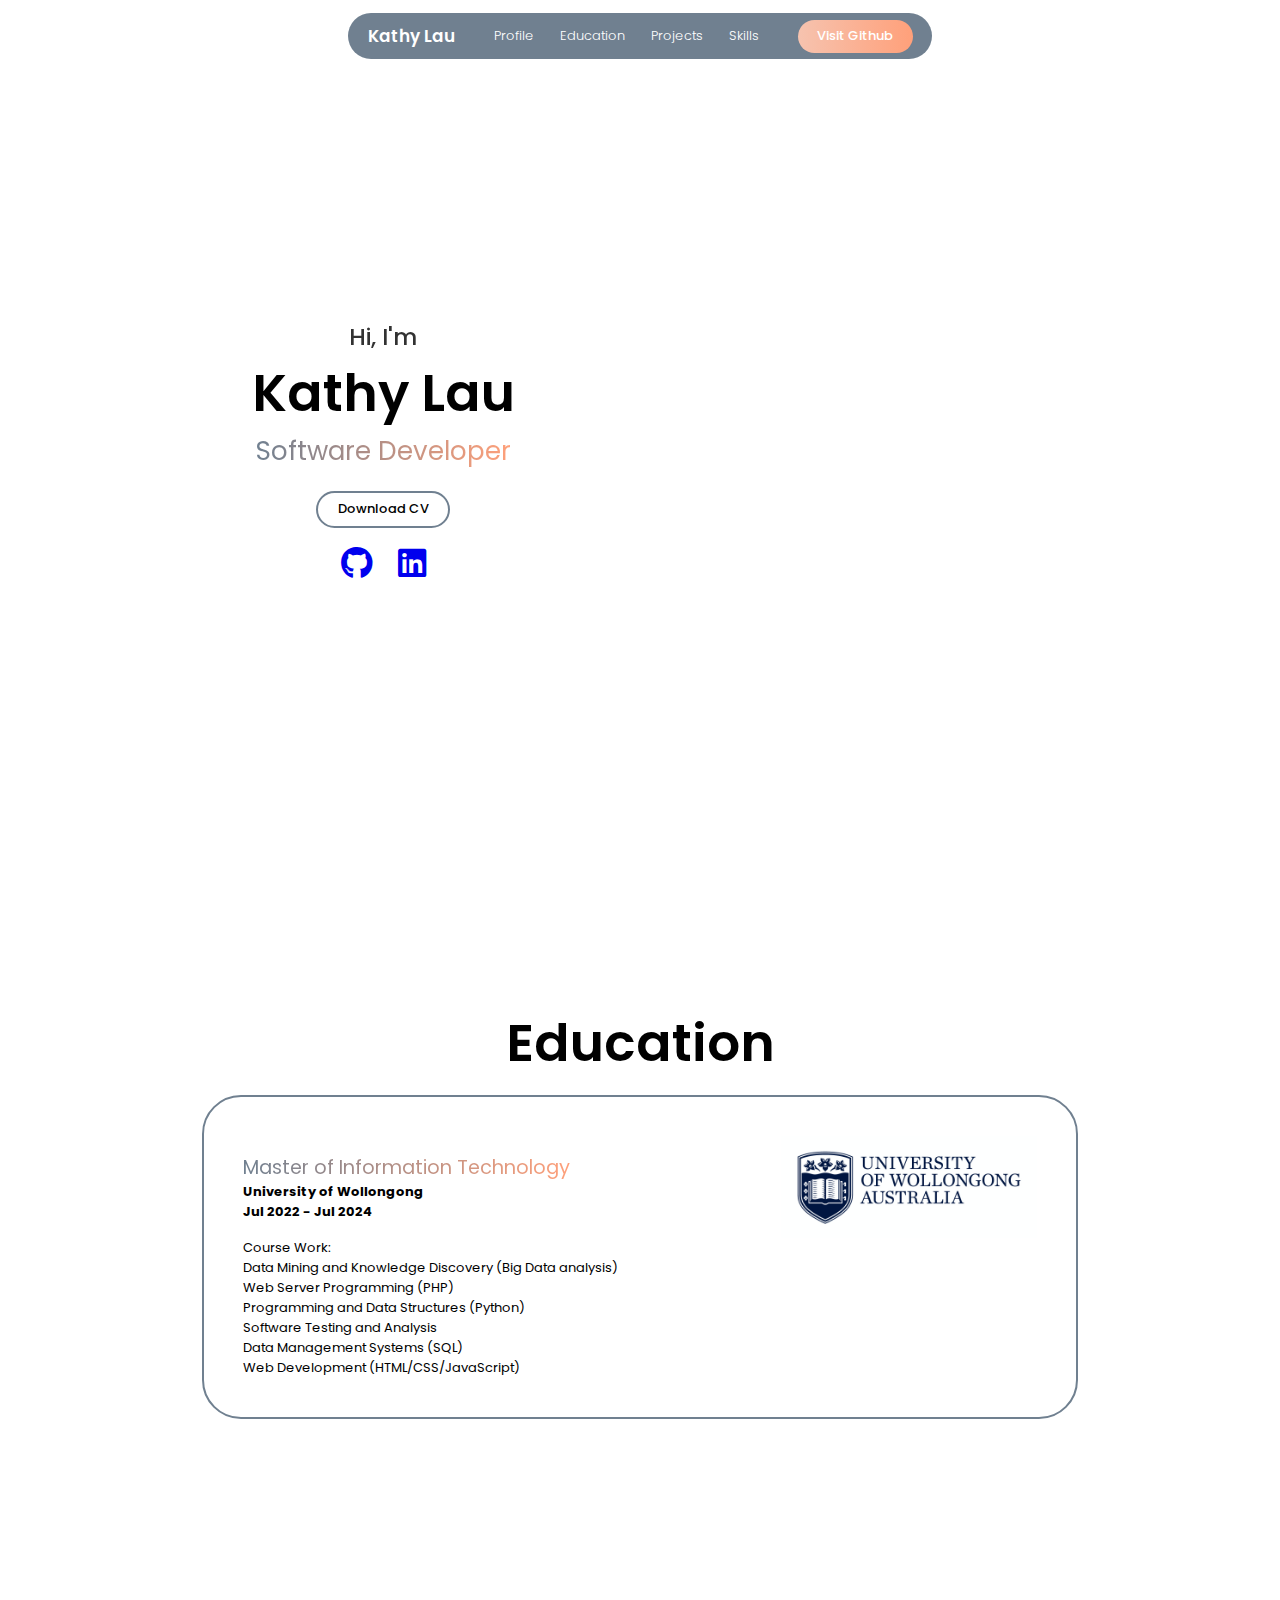
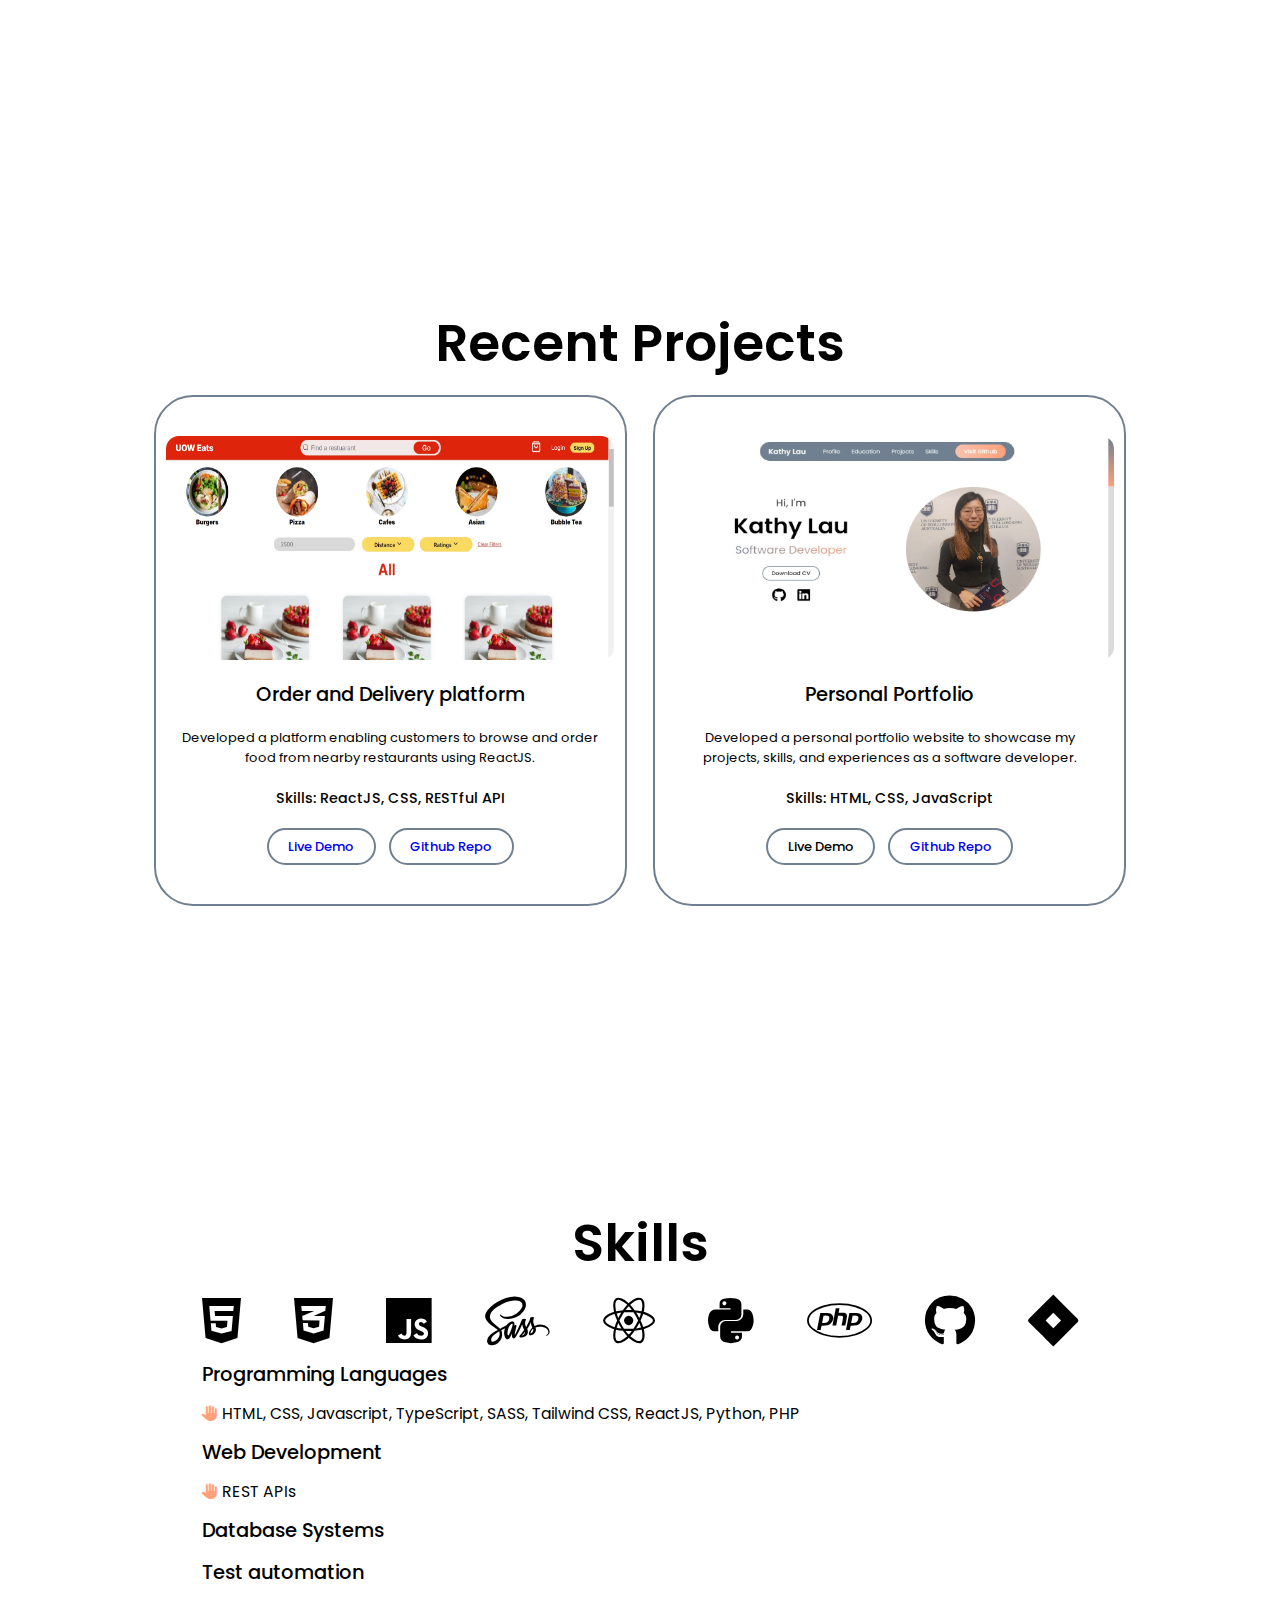
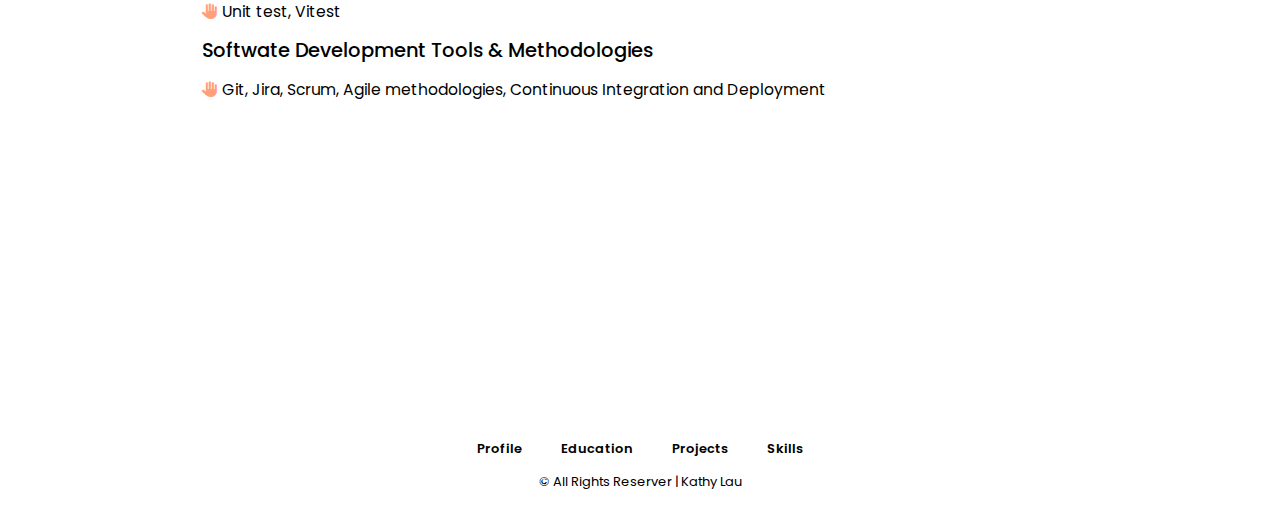
==== index.html @ 6f2548cc "removing docs and src folder" ====
<!DOCTYPE html>
<html lang="en">
<head>
  <meta charset="UTF-8">
  <meta name="viewport" content="width=device-width, initial-scale=1.0">
  <title>Portfolio</title>
  <link rel="stylesheet" href="style.css">
  <link rel="stylesheet" href="https://cdnjs.cloudflare.com/ajax/libs/font-awesome/6.6.0/css/all.min.css">
  <link rel="preconnect" href="https://fonts.googleapis.com">
  <link rel="preconnect" href="https://fonts.gstatic.com" crossorigin>
  <link href="https://fonts.googleapis.com/css2?family=Poppins:ital,wght@0,100;0,200;0,300;0,400;0,500;0,600;0,700;0,800;0,900;1,100;1,200;1,300;1,400;1,500;1,600;1,700;1,800;1,900&display=swap" rel="stylesheet">
</head>
<body>
  <header class="header flex">
    <a href="#" class="logo"><span>Kathy Lau</span></a>
    
    <ul class="nav-links flex">
      <li>
        <a href="#profile">Profile</a>
      </li>
      <li>
        <a href="#education">Education</a>
      </li>
      <li>
        <a href="#project">Projects</a>
      </li>
      <li>
        <a href="#skills">Skills</a>
      </li>
    </ul>
    
    <i class="fa-solid fa-bars" id="hambuger-icon"></i>

    <a href="https://github.com/wyl987">
      <button class="git-btn">Visit Github</button>
    </a>

  </header>
  
  <section id="profile" class="profile flex">

    <div class="profile-container flex">

      <div class="profile-content flex">

        <div class="name">
          <h3>Hi, I'm</h3>
          <h1>Kathy Lau</h1>
          <span>Software Developer</span>
        </div>

        <div class="btn-container flex">
          <div class="btn">Download CV</div>
        </div>

        <div class="socials flex">
          <a href="https://github.com/wyl987">
            <i class="fa-brands fa-github"></i>
          </a>
          <a href="https://www.linkedin.com/in/kathy-lau-083927110/">
            <i class="fa-brands fa-linkedin"></i>
          </a>
        </div>
      </div>

      <div class="img-container">
        <img src="img/profile_pic.jpg" alt="profile picture">
      </div>

    </div>
  </section>

  <section id="education" class="education">

    <h2 class="section-title">Education</h2>

    <div class="education-content flex">

      <!-- <div class="education-card flex"> -->

        <div class="university-info flex">

          <div class="university-info-text flex">
            <p>Master of Information Technology</p>
            <h3>University of Wollongong</h3>
            <h3>Jul 2022 - Jul 2024</h3>
          </div>

          <div class="img-container">
            <img src="img/uow_img.png" alt="University of Wollongong">
          </div>
          
        </div>
        <p>Course Work:</p>
        <p>Data Mining and Knowledge Discovery (Big Data analysis)</p>
        <p>Web Server Programming (PHP)</p>
        <p>Programming and Data Structures (Python)</p>
        <p>Software Testing and Analysis</p>
        <p>Data Management Systems (SQL)</p>
        <p>Web Development (HTML/CSS/JavaScript)</p>
      <!-- </div> -->
    </div>
  </section>

  <section id="project" class="project">

    <h2 class="section-title">Recent Projects</h2>

    <div class="project-grid">

      <div class="project-card flex">

        <img src="img/project-1.jpg" alt="Project 1">

        <h3>Order and Delivery platform</h3>

        <p>
          Developed a platform enabling customers to browse and order food from nearby restaurants using ReactJS.
        </p>

        <p>
          Skills: ReactJS, CSS, RESTful API
        </p>

        <div class="btn-container flex">
          <a href="https://food-order-and-deliver-app.vercel.app/"><div class="btn">Live Demo</div></a>
          <a href="https://github.com/erixnL/food-order-and-deliver-app"><div class="btn">Github Repo</div></a>
        </div>
        
      </div>

      <div class="project-card flex">

        <img src="img/project-2.jpg" alt="Project 1">

        <h3>Personal Portfolio</h3>

        <p>
          Developed a personal portfolio website to showcase my projects, skills, and experiences as a software developer. 
        </p>
        <p>
          Skills: HTML, CSS, JavaScript
        </p>

        <div class="btn-container flex">
          <div class="btn">Live Demo</div>
          <a href="https://github.com/wyl987/portfolio"><div class="btn">Github Repo</div></a>
        </div>

      </div>

    </div>
  </section>
  
  <section id="skills" class="skills">

    <h2 class="section-title">Skills</h2>
    
    <div class="skills-container flex">
      <div class="icon-container flex">
        <i class="fa-brands fa-html5"></i>
        <i class="fa-brands fa-css3-alt"></i>
        <i class="fa-brands fa-js"></i>
        <i class="fa-brands fa-sass"></i>
        <i class="fa-brands fa-react"></i>
        <i class="fa-brands fa-python"></i>
        <i class="fa-brands fa-php"></i>
        <i class="fa-brands fa-github"></i>
        <i class="fa-brands fa-jira"></i>
      </div>

      <p>Programming Languages</p>
      <span><i class="fa-solid fa-hand"></i> HTML, CSS, Javascript, TypeScript, SASS, Tailwind CSS, ReactJS, Python, PHP</span>

      <p>Web Development</p>
      <span><i class="fa-solid fa-hand"></i> REST APIs</span>

      <p>Database Systems</p>

      <p>Test automation</p>
      <span>
        <i class="fa-solid fa-hand"></i> Unit test, Vitest</span>

      <p>Softwate Development Tools & Methodologies</p>
      <span> <i class="fa-solid fa-hand"></i>
        Git, Jira, Scrum, Agile methodologies, Continuous Integration and Deployment 
      </span>

    </div>

  </section>

  <footer class="flex">
    <ul class="flex">
      <li>
        <a href="#profile">Profile</a>
      </li>
      <li>
        <a href="#education">Education</a>
      </li>
      <li>
        <a href="#project">Projects</a>
      </li>
      <li>
        <a href="#skills">Skills</a>
      </li>
    </ul>

    <p class="copyright">© All Rights Reserver | Kathy Lau</p>
  </footer>

  <script src="script.js"></script>
</body>
</html>
---- style.css ----
* {
  margin:0;
  padding:0;
  box-sizing: border-box;
  font-family: 'Poppins';
  text-decoration: none;
  scroll-behavior: smooth;
  list-style: none;
  font-size: 13px;
}

.flex {
  display: flex;
}

::-webkit-scrollbar{
  width: 15px;
}
::-webkit-scrollbar-track{
  background-color:rgb(219, 219, 219);
}
::-webkit-scrollbar-thumb{
  background: linear-gradient(to bottom, rgb(112,128,144), rgb(255,160,122))
}

header{
  position: fixed;
  top: 1rem;
  left: 50%;
  transform: translateX(-50%);
  /* width: min(60%, 60rem);
  margin: 0 auto; */
  background-color: rgba(112,128,144,1);
  backdrop-filter: blur(8px);
  color: white;
  align-items: center;
  justify-content: center;
  gap: 3rem;
  padding: 0.5rem 1.5rem;
  border-radius: 3rem;
  z-index:1000;
}

.logo {
  color: white;
  font-weight: 600;
  text-wrap: nowrap;
  transition: 0.3s ease-in-out;
}
.logo span {
  font-size: 1.3rem;
}
.logo:hover{
  transform: scale(1.15);
}
.nav-links{
  gap: 2rem;
}
li a{
  position: relative;
  color: white;
  font-size: 1rem;
  font-weight:300;
}
li a::before{
  position: absolute;
  content:"";
  width: 0;
  left: 0;
  height: 4px;
  top: 1.3rem;
  border-radius: 1rem;
  transition: 0.3s ease-in-out;
  background: linear-gradient(to right, rgb(246,195,175), rgb(255,160,122));
}

li a:hover::before {
  width: 100%;
}
.git-btn{
  padding: 0.5rem 1.5rem;
  border-radius: 3rem;
  border: none;
  font-weight:500;
  font-size: 1rem;
  color: white;
  cursor: pointer;
  text-wrap: nowrap;
  transiton: 0.3s ease-in-out;
  background: linear-gradient(to right, rgb(246,195,175), rgb(255,160,122));
}
.git-btn:hover {
  background: linear-gradient(to right, rgb(255,160,122), rgb(246,195,175));
  transform: scale(1.03);
}
#hambuger-icon{
  font-size: 2rem;
  display: none;
}

section{
  min-height: 100vh;
  width: 100%;
  padding: 8rem 12%;
  position: relative;
  /* scroll-margin: -0.5rem; */
}

.profile{
  align-items: center;
  justify-content: center;
}

.profile-container {
  align-items: center;
  justify-content: center;
  gap: 10rem;
}
.profile-container .img-container {
  width: 30vw;
  height: 30vw;
  border-radius: 50%;
  overflow: hidden;
}
.profile-container .img-container img {
  width: 100%;
  height: 100%;
  object-fit: cover;
  object-position: 50% 30%;
}
.profile-content{
  flex-direction: column;
  text-align: center;
  align-items: center;
  justify-content: center;
  gap: 1.5rem;
}
.name h3{
  font-size: 1.8rem;
  font-weight: 500;
  opacity: 0.8;
}
.name h1{
  font-size: 4rem;
  font-weight: 600;
  text-wrap: nowrap;
}
.name span{
  background:linear-gradient(to right, rgb(112,128,144), rgb(255,160,122));
  background-clip: text;
  color: transparent;
  font-size: 2rem;
}
.btn-container{
  gap: 1rem;
}
.btn{
  border: 2px solid rgb(112,128,144);
  border-radius: 3rem;
  padding: 0.5rem 1.5rem;
  text-wrap: nowrap;
  cursor: pointer;
  font-weight: 500;
  transition: 0.2s ease-in-out;
}
.btn:hover{
  background: rgb(112,128,144);
  color: white;
}
.socials{
  gap: 2rem;
}
.socials a {
  text-decoration: none;
}
.socials a:visited, .socials a:hover, .socials a:active {
  color: inherit; 
}
.socials i{
  font-size: 2.5rem;
  cursor: pointer;
  transition: 0.2s ease-in-out;
}
.socials i:hover{
  transform: scale(1.1);
}
.section-title {
  text-align: center;
  font-size: 4rem;
  font-weight: 600;
  margin-bottom: 1rem;
}
.education-content{
  margin: 0 auto;
  flex-direction: column;
  align-items: start;
  justify-content: center;
  width: 90%;
  border: 2px solid rgb(112,128,144);
  border-radius: 3rem;
  padding: 3rem;
}
/* .education-card{
  flex-direction: column;
  align-items: start;
  justify-content: center;
  border: 1px solid;
} */
.university-info {
  width: 100%; 
  justify-content: space-between; 
  align-items: center;
  gap: 2rem;
}
.university-info .img-container {
  width: max(20vw, 15rem);
  height: max(8vw, 5rem);
  overflow: hidden;
}
.university-info .img-container img {
  width: 100%;
  height: 100%;
  transform: scale(1.5);
  object-fit: cover;
}
.university-info-text {
  flex-direction: column;
  align-items: start;
  justify-content: center;
  text-wrap: nowrap;
}
.university-info-text p{
  font-size: 1.5rem;
  background:linear-gradient(to right, rgb(112,128,144), rgb(255,160,122)); 
  background-clip: text;
  color: transparent;
}
.project-grid{
  display: grid;
  grid-template-columns: repeat(auto-fit, minmax(300px, 1fr));
  gap: 2rem;
}
.project-card{
  padding: 3rem 2rem;
  flex-direction: column;
  align-items: center;
  height: 100%;
  justify-content: space-between;
  text-align: center;
  gap: 1.5rem;
  border: 2px solid rgb(112,128,144);
  border-radius: 3rem;
  cursor: pointer;
  transition: 0.2s ease-in-out;
}
.project-card:hover{
  background-color: rgb(112,128,144);
  color: white;
  transform: translateY(-10px)scale(1.02);
}
.project-card img{
  width: 35vw;
  aspect-ratio: 16 / 8;
  border-radius: 1rem;
}
.project-card:hover .btn{
  border: 2px solid white;
  color: white;
}
.project-card:hover .btn:hover{
  border: 2px solid white;
  background-color: white;
  color: black;
}
.project-card h3{
  font-size: 1.5rem;
  font-weight: 500;
}
.project-card p:nth-of-type(2){
  font-size: 1.1rem;
  font-weight: 500;
}
.skills-container{
  width: 90%;
  margin: 0 auto;
  flex-direction: column;
  justify-content: center;
  gap: 1rem;
}
.skills-container .icon-container{
  width: 100%;
  justify-content: space-between;

}
.skills-container .icon-container i{
  font-size: 4rem;
  transition: 0.2s ease-in-out;
}
.skills-container .icon-container i:hover{
  transform: scale(1.3);
  color: rgb(255,160,122);
}
.skills-container p{
  font-size: 1.5rem;
  font-weight: 500;
}
.skills-container span{
  font-size: 1.2rem;
}
.skills-container span i{
  font-size: 1.2rem;
  color: rgb(255,160,122);
}
footer{
  bottom:0;
  left: 0;
  height: 10rem;
  width: 100%;
  flex-direction: column;
  gap: 1rem;
  justify-content: center;
  align-items: center;
}
footer ul{
  align-item: center;
  gap: 3rem;
}
footer ul li a{
  color: black;
  font-weight: 600;
}
.copyright{
  font-size: 300;
}
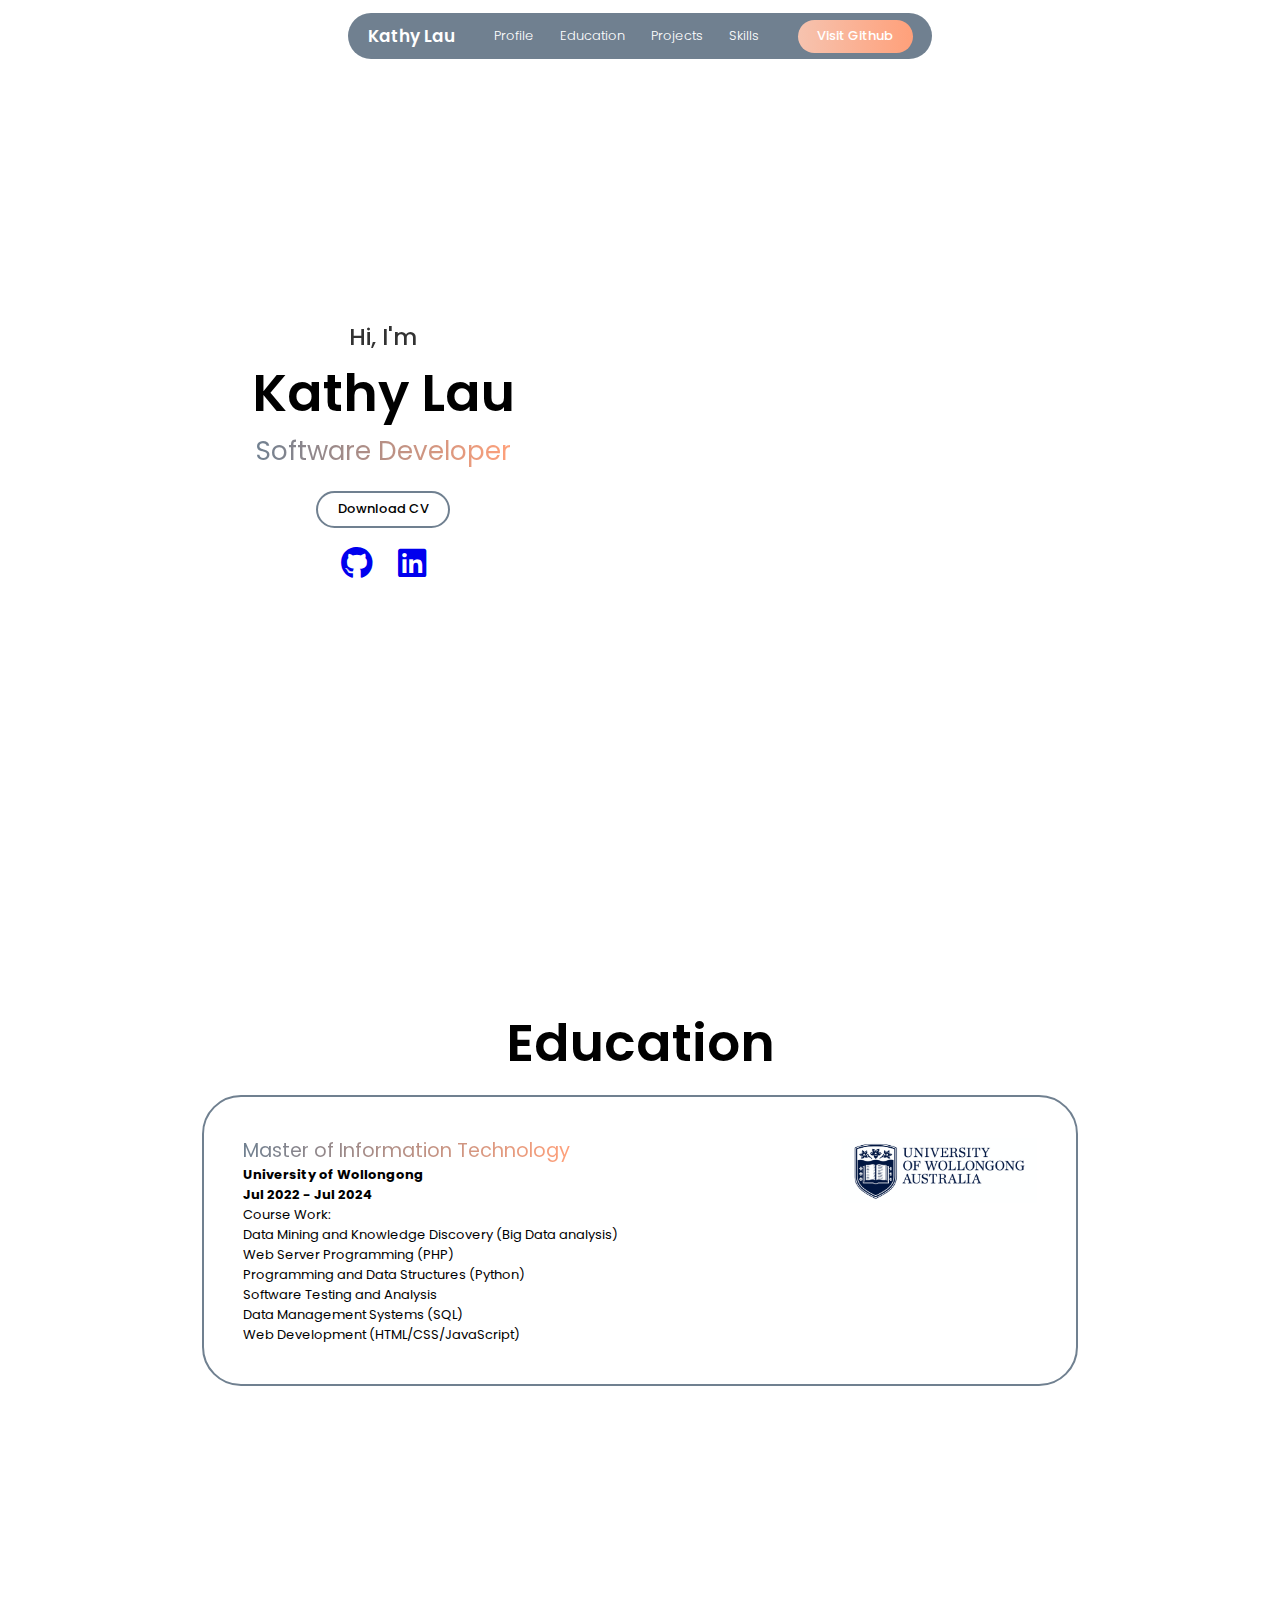
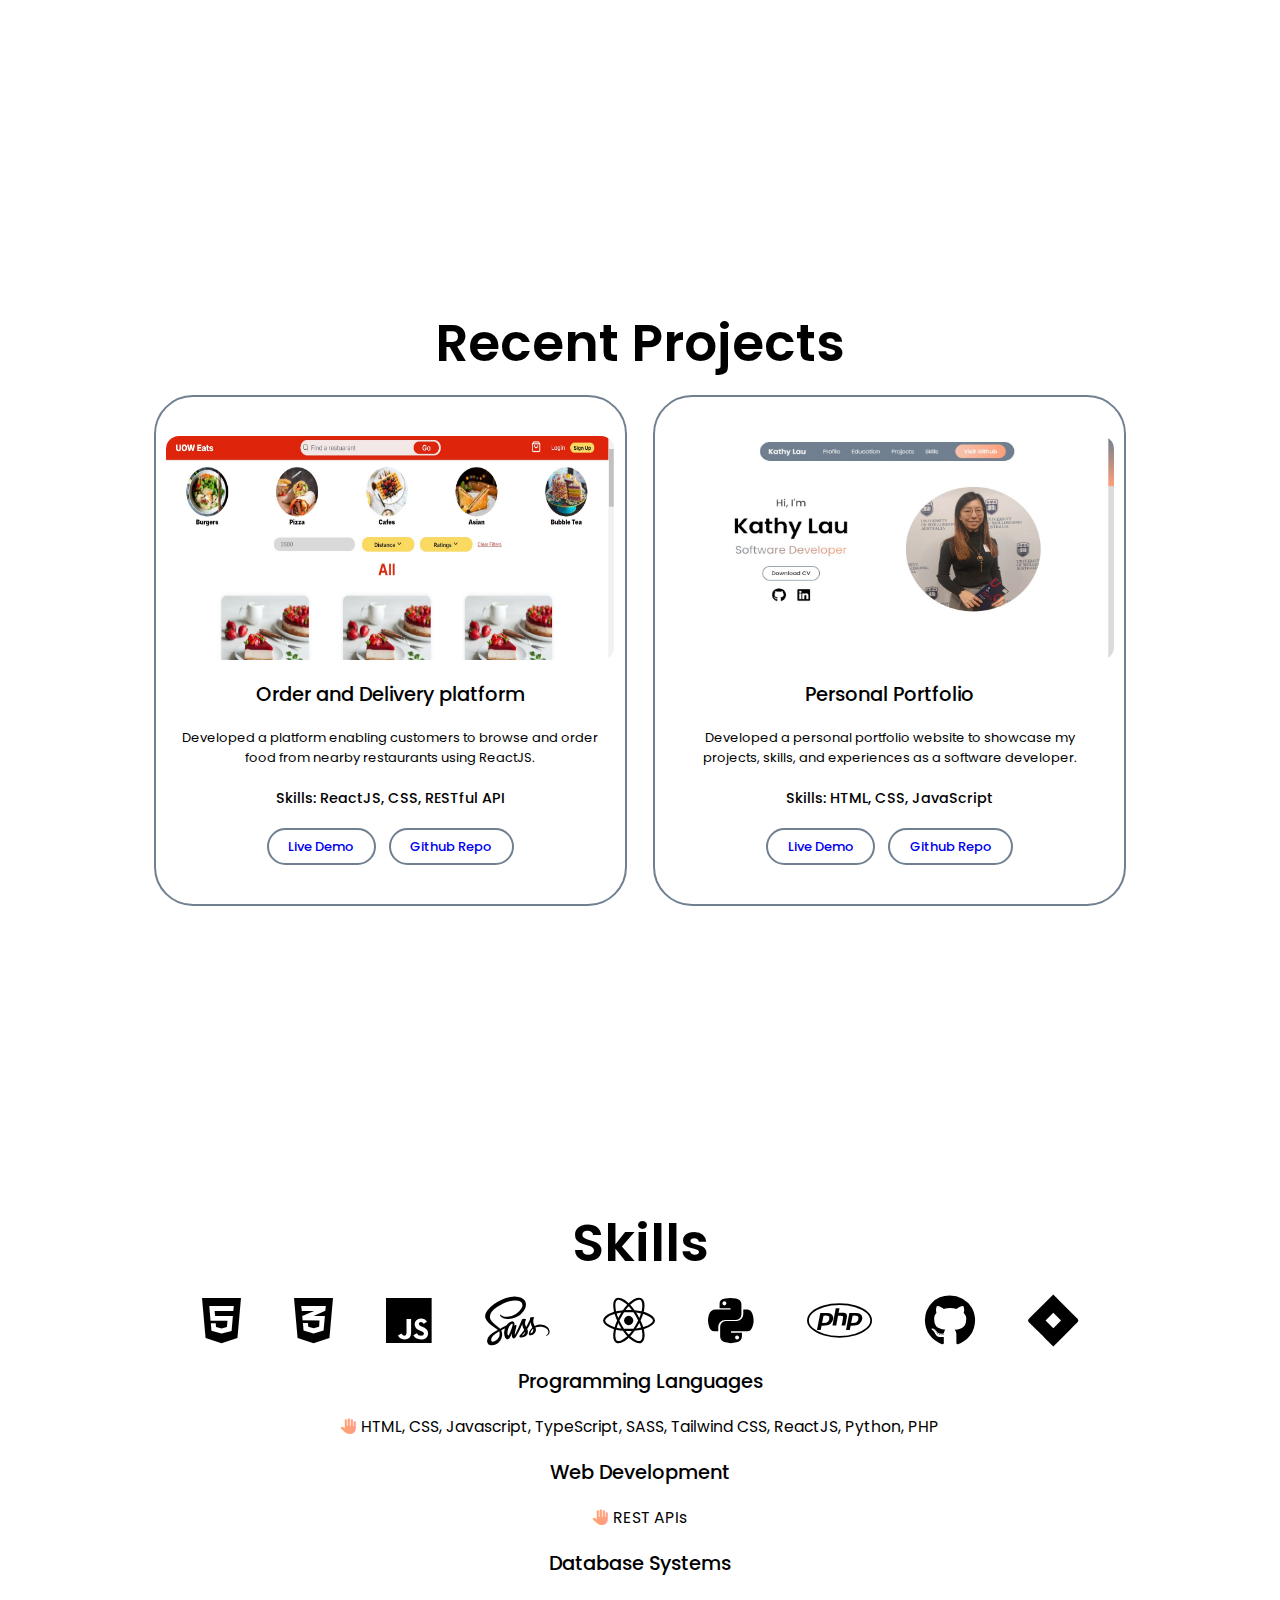
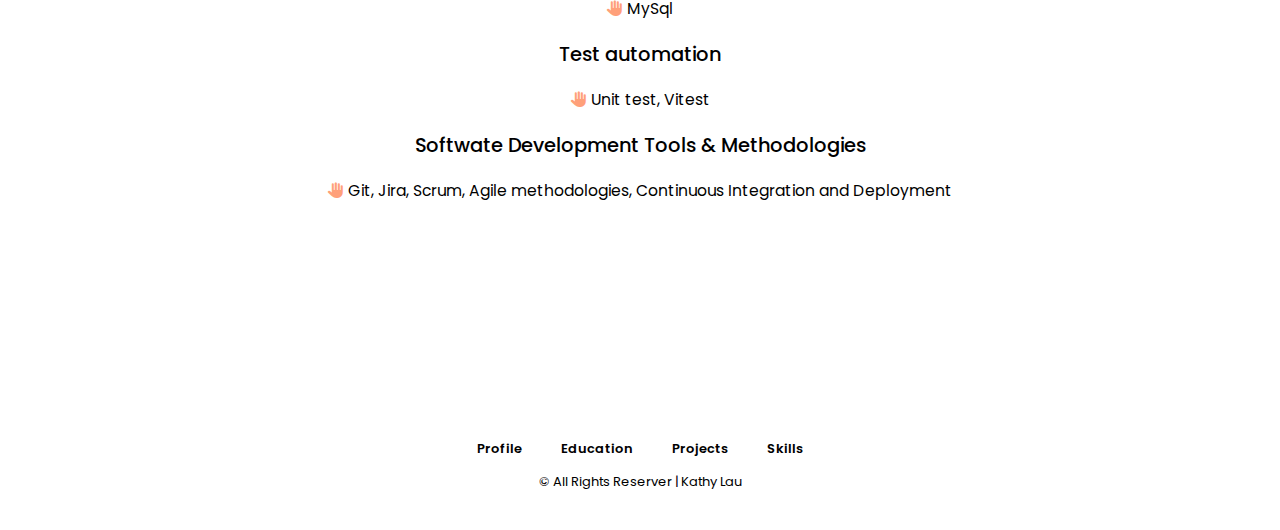
==== commit 22408708: "Adding Media query for responsiveness" ====
--- a/index.html
+++ b/index.html
@@ -12,7 +12,9 @@
 </head>
 <body>
   <header class="header flex">
-    <a href="#" class="logo"><span>Kathy Lau</span></a>
+    <a href="#" class="logo">
+      <span>Kathy Lau</span>
+    </a>
     
     <ul class="nav-links flex">
       <li>
@@ -143,7 +145,7 @@
         </p>
 
         <div class="btn-container flex">
-          <div class="btn">Live Demo</div>
+          <a href="https://wyl987.github.io/portfolio/"><div class="btn">Live Demo</div></a>
           <a href="https://github.com/wyl987/portfolio"><div class="btn">Github Repo</div></a>
         </div>
 
@@ -176,6 +178,7 @@
       <span><i class="fa-solid fa-hand"></i> REST APIs</span>
 
       <p>Database Systems</p>
+      <span><i class="fa-solid fa-hand"></i> MySql</span>
 
       <p>Test automation</p>
       <span>
--- a/style.css
+++ b/style.css
@@ -28,8 +28,6 @@
   top: 1rem;
   left: 50%;
   transform: translateX(-50%);
-  /* width: min(60%, 60rem);
-  margin: 0 auto; */
   background-color: rgba(112,128,144,1);
   backdrop-filter: blur(8px);
   color: white;
@@ -141,15 +139,14 @@
   opacity: 0.8;
 }
 .name h1{
-  font-size: 4rem;
+  font-size: min(5vw, 4rem);
   font-weight: 600;
-  text-wrap: nowrap;
 }
 .name span{
   background:linear-gradient(to right, rgb(112,128,144), rgb(255,160,122));
   background-clip: text;
   color: transparent;
-  font-size: 2rem;
+  font-size: min(3vw, 2rem);
 }
 .btn-container{
   gap: 1rem;
@@ -186,7 +183,7 @@
 }
 .section-title {
   text-align: center;
-  font-size: 4rem;
+  font-size: min(4rem, 8vw);
   font-weight: 600;
   margin-bottom: 1rem;
 }
@@ -195,17 +192,11 @@
   flex-direction: column;
   align-items: start;
   justify-content: center;
-  width: 90%;
+  width: max(400px, 90%);
   border: 2px solid rgb(112,128,144);
   border-radius: 3rem;
   padding: 3rem;
 }
-/* .education-card{
-  flex-direction: column;
-  align-items: start;
-  justify-content: center;
-  border: 1px solid;
-} */
 .university-info {
   width: 100%; 
   justify-content: space-between; 
@@ -213,8 +204,10 @@
   gap: 2rem;
 }
 .university-info .img-container {
-  width: max(20vw, 15rem);
-  height: max(8vw, 5rem);
+  width: min(30vw, 15rem);
+  min-width: 10rem;
+  height: min(15vw, 5rem);
+  min-height: 5rem;
   overflow: hidden;
 }
 .university-info .img-container img {
@@ -227,7 +220,6 @@
   flex-direction: column;
   align-items: start;
   justify-content: center;
-  text-wrap: nowrap;
 }
 .university-info-text p{
   font-size: 1.5rem;
@@ -281,11 +273,13 @@
   font-weight: 500;
 }
 .skills-container{
-  width: 90%;
+  width: max(400px, 90%);
   margin: 0 auto;
   flex-direction: column;
   justify-content: center;
-  gap: 1rem;
+  align-items: center;
+  text-align: center;
+  gap: 1.5rem;
 }
 .skills-container .icon-container{
   width: 100%;
@@ -332,3 +326,81 @@
 .copyright{
   font-size: 300;
 }
+
+/* @media(max-width:1280px){
+  header{
+    padding: 1rem 2rem;
+    gap: 2rem;
+  }
+  .profile-container {
+    gap: 3rem;
+  }
+} */
+
+@media(max-width:768px){
+  header{
+    gap: 2rem;
+    padding: 1rem 1rem;
+  }
+  header .logo span{
+    font-size: 1rem;
+  }
+  header .git-btn {
+    display: none;
+  }
+  .profile-container {
+    flex-direction: column-reverse;
+    gap: 0.5rem;
+  }
+  .profile-container .img-container {
+    width: 40vw;
+    height: 40vw;
+  }
+}
+
+@media(max-width:600px){
+  header{
+    justify-content: space-between;
+    padding: 1rem 3rem;
+    width: 60%;
+    gap:0;
+  }
+  header .logo span{
+    font-size: 1.5rem;
+  }
+  header #hambuger-icon{
+    display: block;
+    margin-left: auto;
+  }
+  .nav-links {
+    position: absolute;
+    top: 100%;
+    left: 0; 
+    margin-top: 1rem;
+    width: 100%;
+    padding: 1rem;
+    color: white;
+    display: flex;
+    flex-direction: column;
+    text-align: center;
+    background: rgba(112,128,144, 0.95);
+    border-radius: 3rem;
+    display: none;
+  }
+  .nav-links li {
+    margin-top: 1.5rem;
+    padding: 1rem;
+  }
+  .nav-links li a{
+    font-size: 1.2rem;
+  }
+  .nav-links.active{
+    display: block;
+  }
+  .profile-container {
+    gap: 0.5rem;
+  }
+  .skills-container .icon-container i{
+    font-size: 3rem;
+  }
+}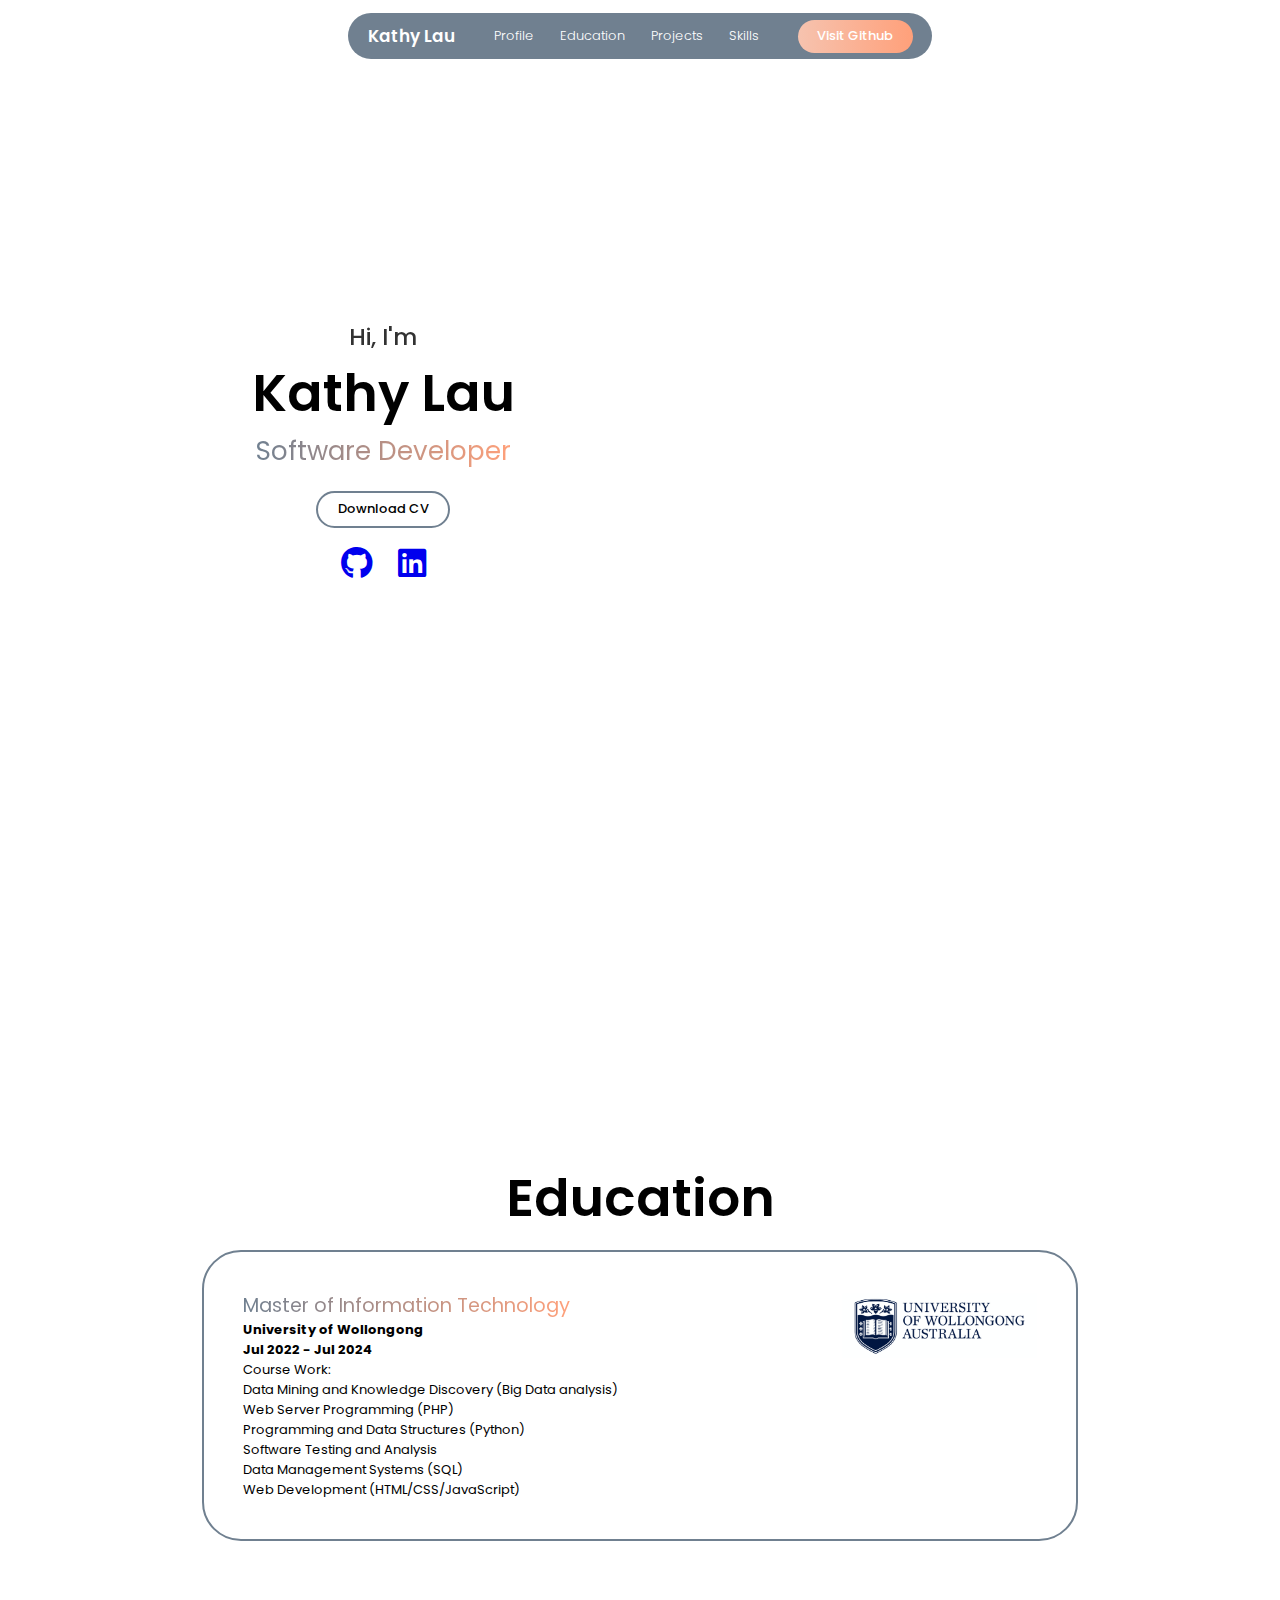
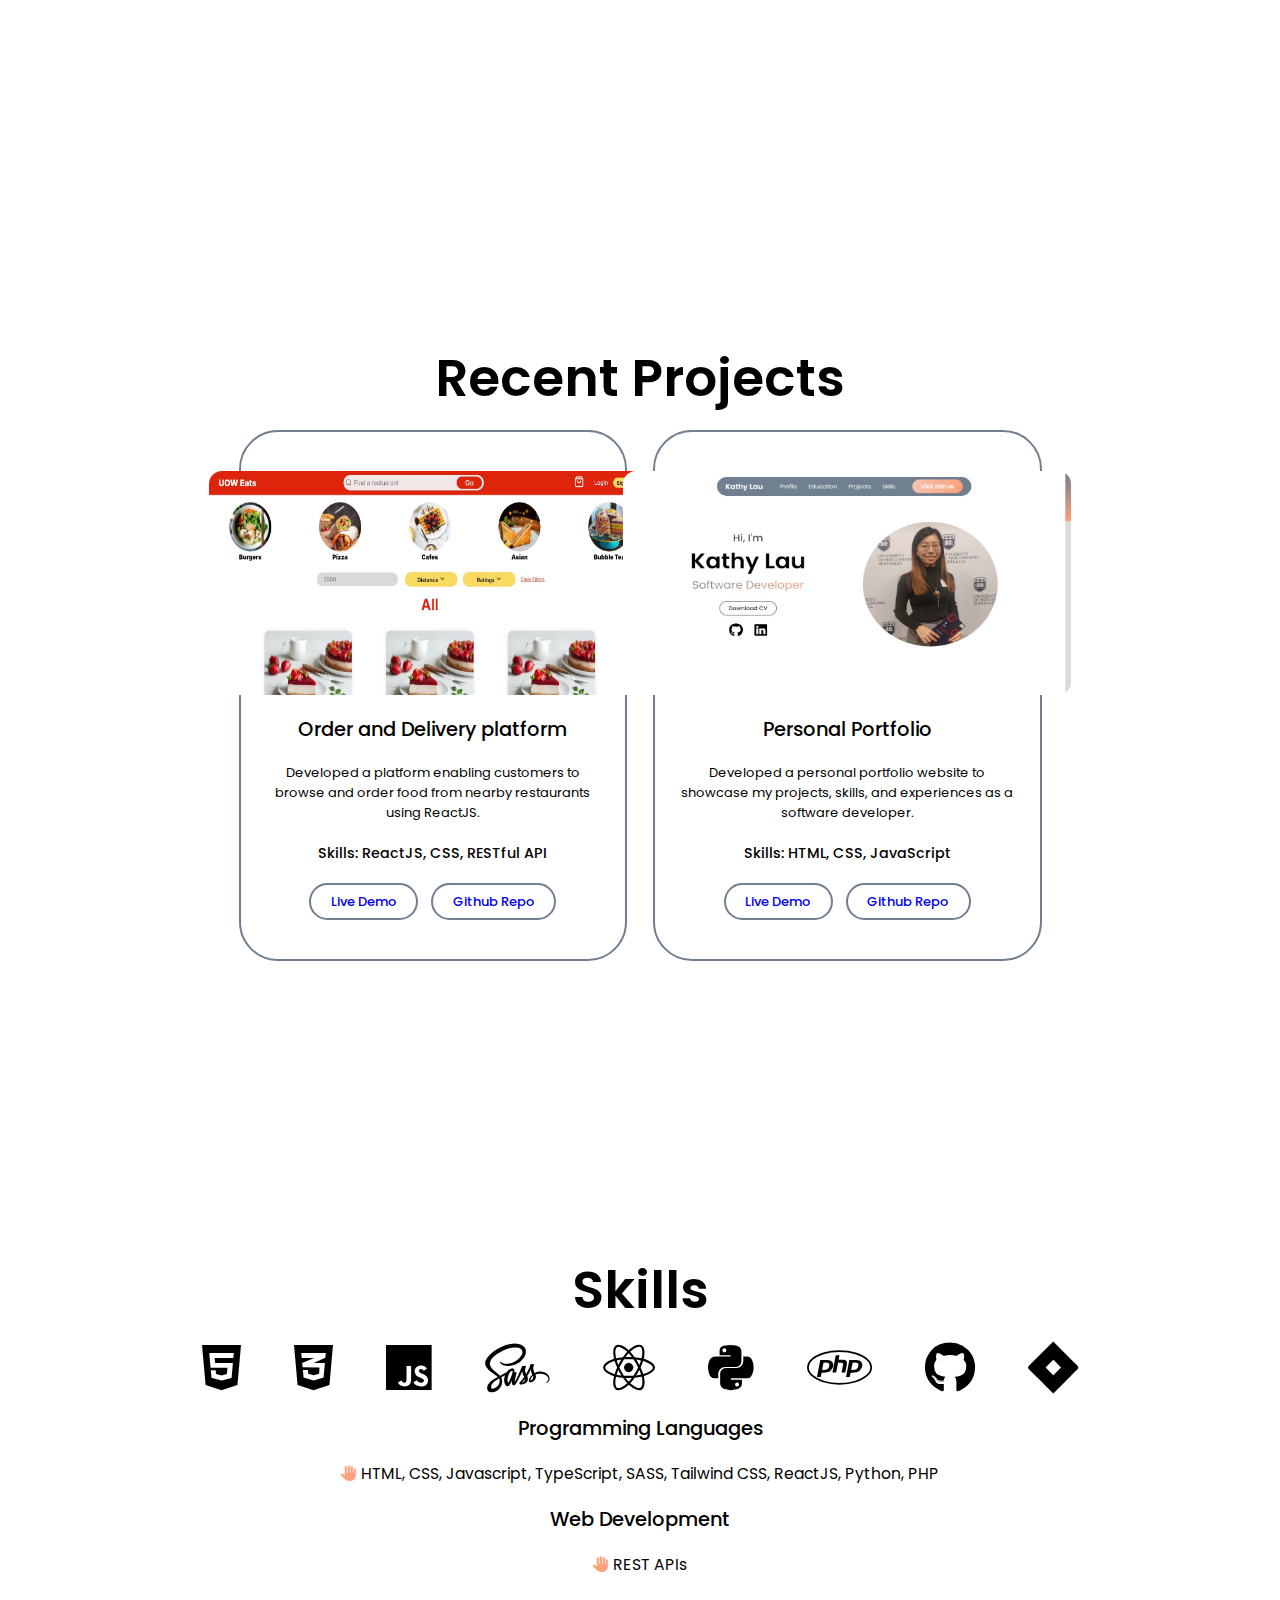
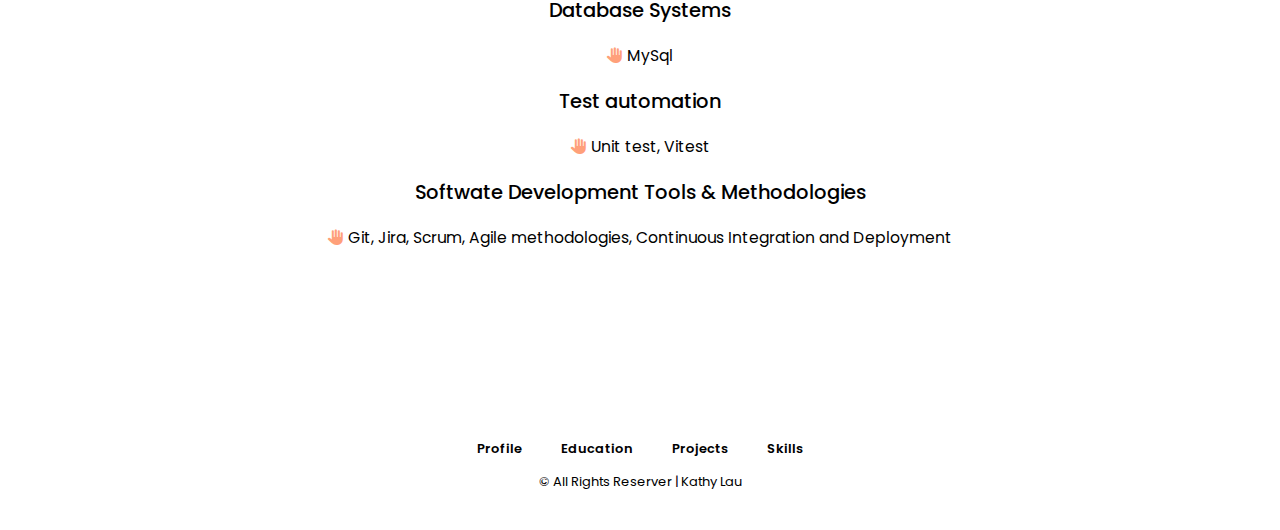
==== commit 3708bdcc: "Update the CSS of section" ====
--- a/index.html
+++ b/index.html
@@ -100,7 +100,6 @@
         <p>Software Testing and Analysis</p>
         <p>Data Management Systems (SQL)</p>
         <p>Web Development (HTML/CSS/JavaScript)</p>
-      <!-- </div> -->
     </div>
   </section>
 
--- a/style.css
+++ b/style.css
@@ -101,7 +101,10 @@
   width: 100%;
   padding: 8rem 12%;
   position: relative;
-  /* scroll-margin: -0.5rem; */
+  display: flex;
+  flex-direction: column;
+  justify-content: center; 
+  align-items: center;
 }
 
 .profile{
@@ -192,7 +195,7 @@
   flex-direction: column;
   align-items: start;
   justify-content: center;
-  width: max(400px, 90%);
+  width: max(350px, 90%);
   border: 2px solid rgb(112,128,144);
   border-radius: 3rem;
   padding: 3rem;
@@ -273,7 +276,7 @@
   font-weight: 500;
 }
 .skills-container{
-  width: max(400px, 90%);
+  width: max(350px, 90%);
   margin: 0 auto;
   flex-direction: column;
   justify-content: center;
@@ -327,15 +330,6 @@
   font-size: 300;
 }
 
-/* @media(max-width:1280px){
-  header{
-    padding: 1rem 2rem;
-    gap: 2rem;
-  }
-  .profile-container {
-    gap: 3rem;
-  }
-} */
 
 @media(max-width:768px){
   header{
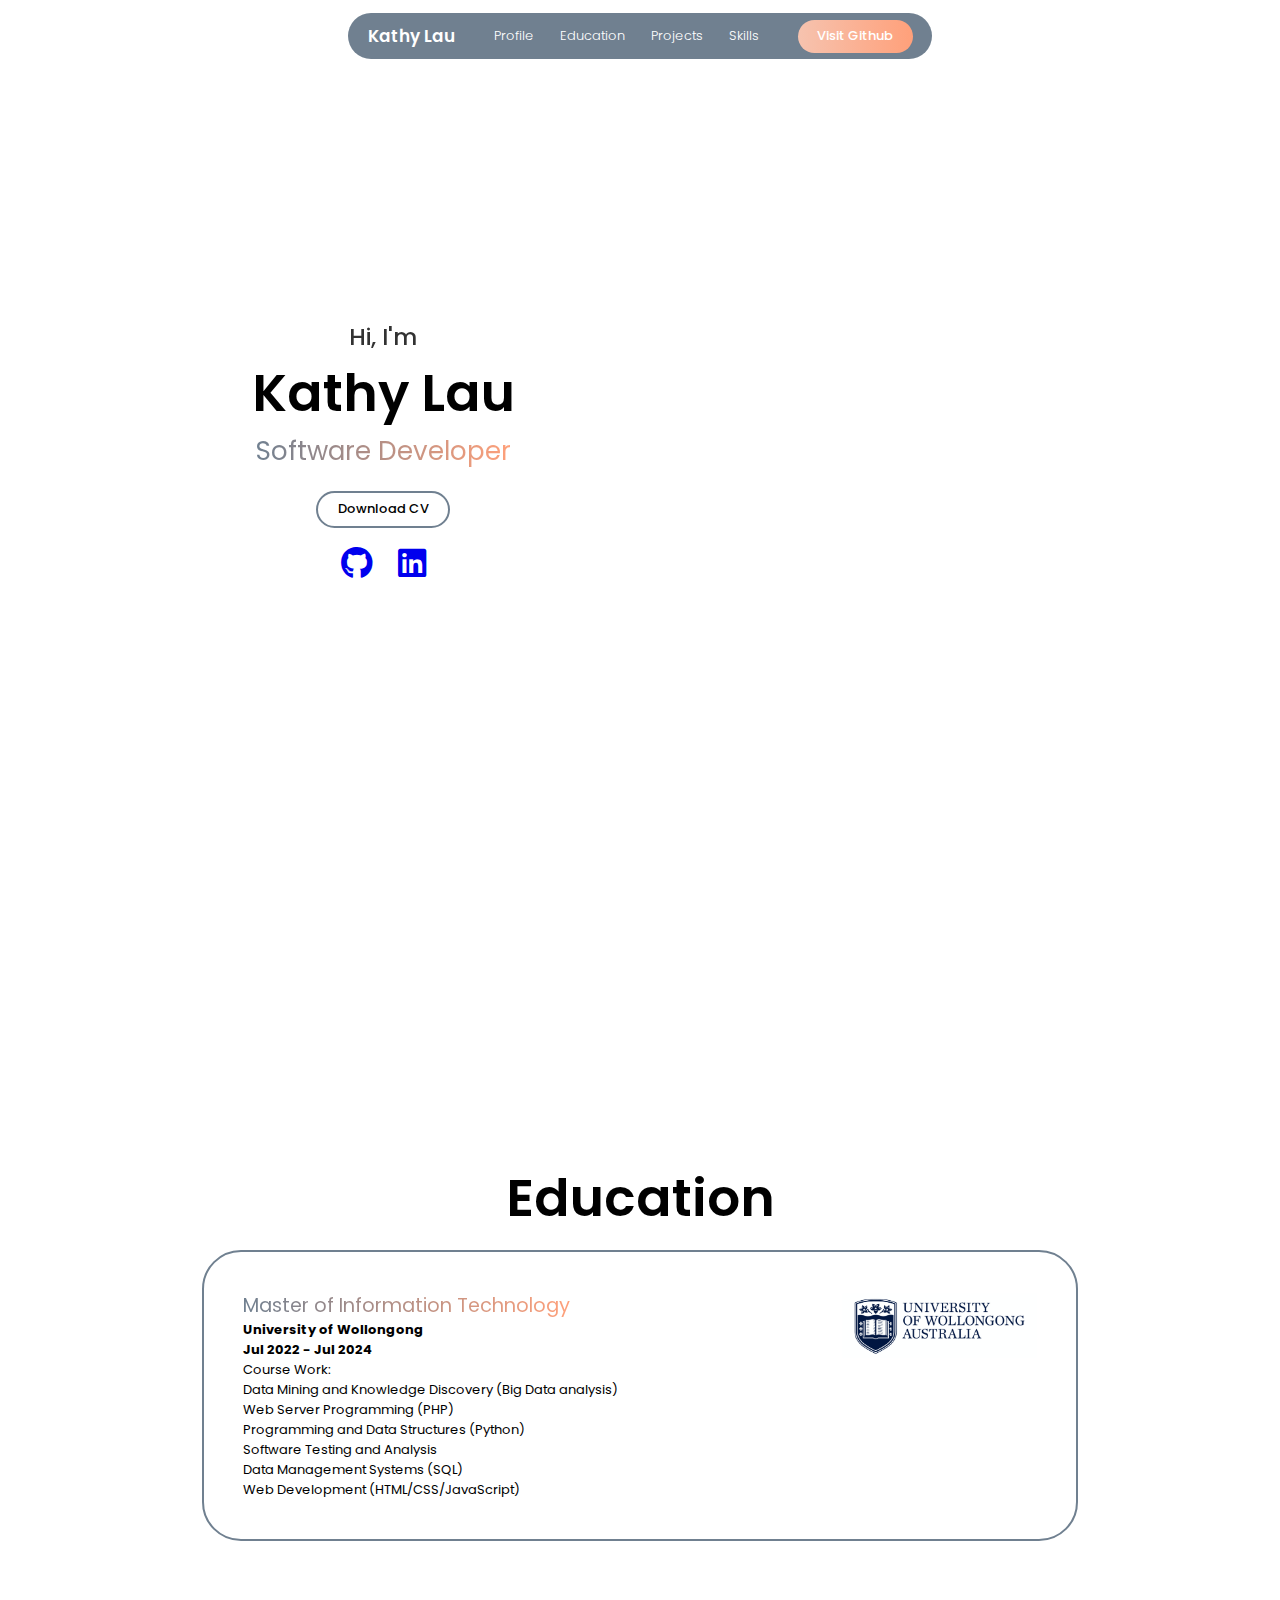
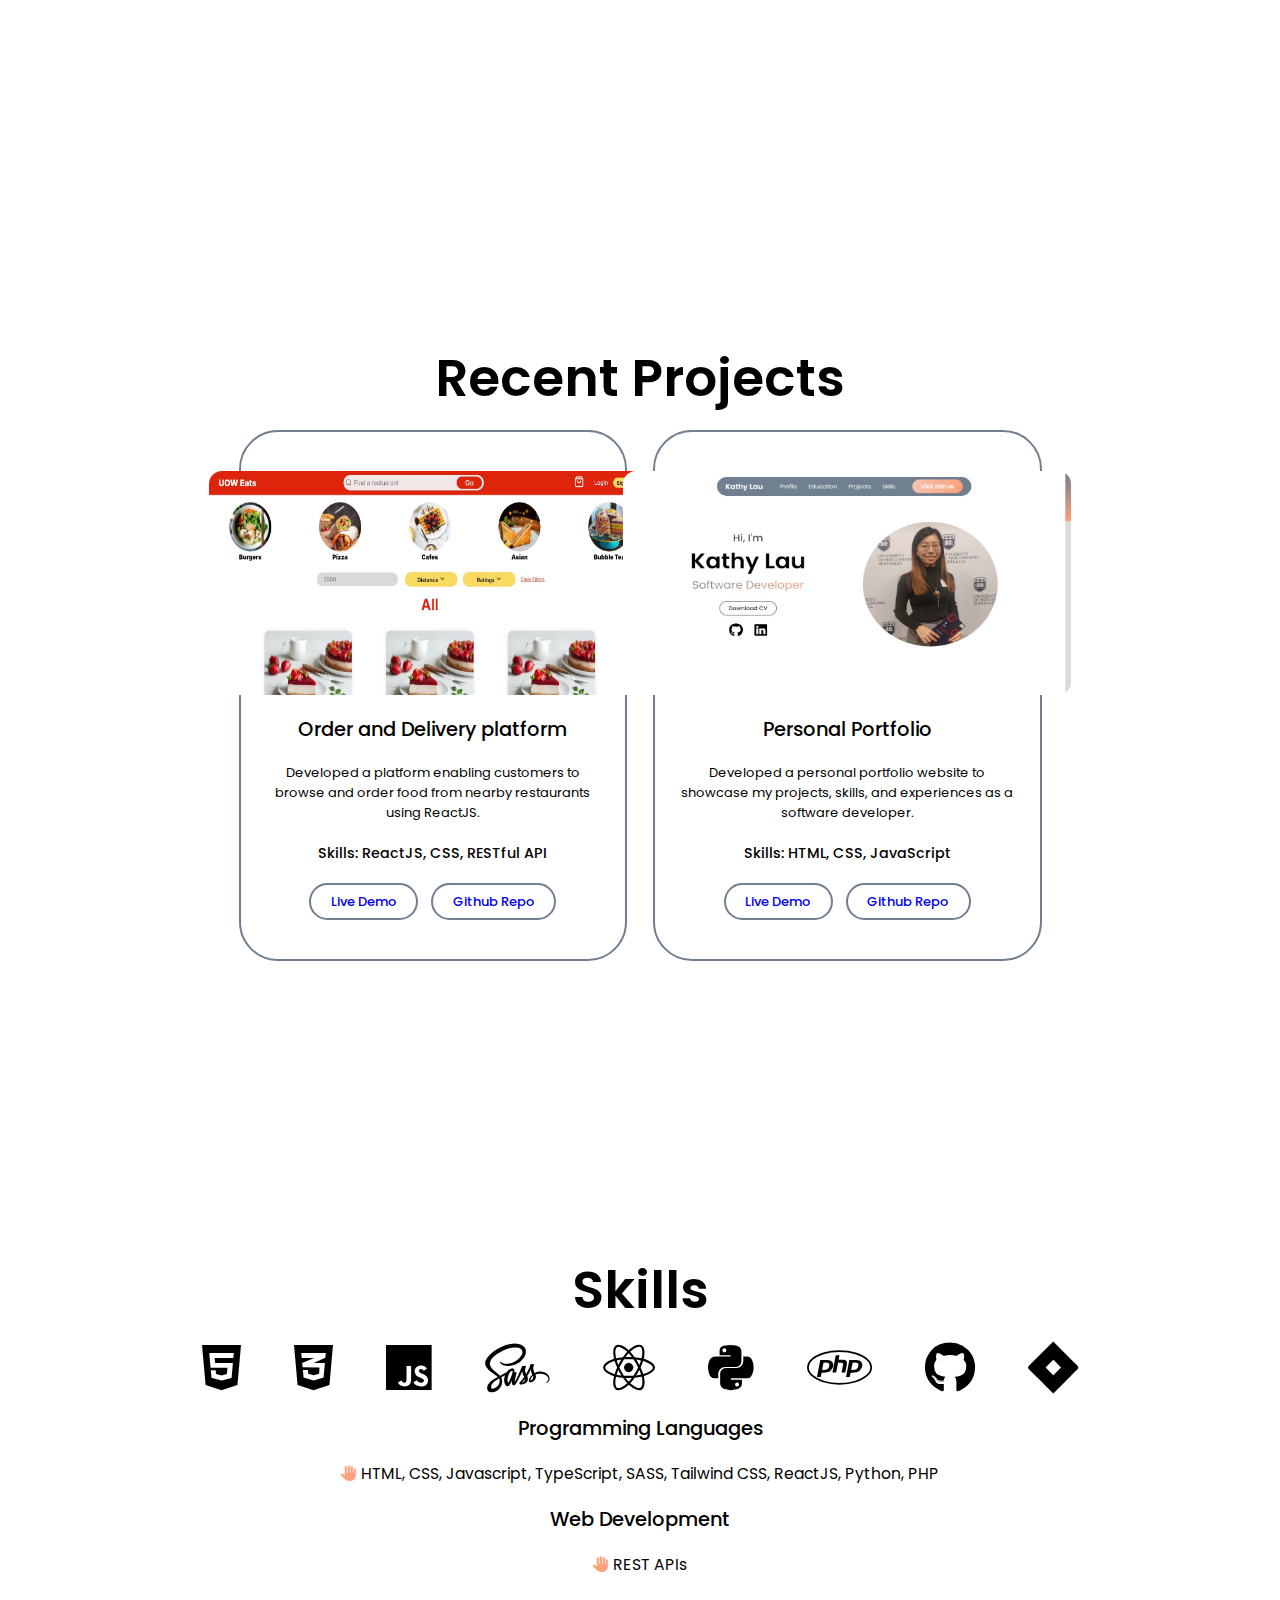
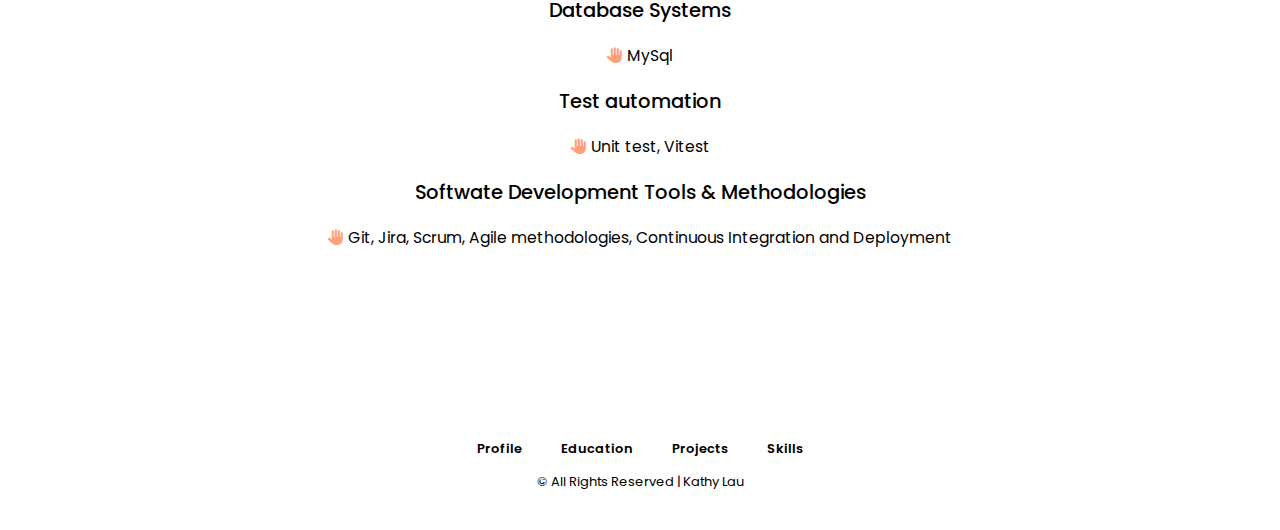
==== commit b90ed423: "minor change" ====
--- a/index.html
+++ b/index.html
@@ -208,7 +208,7 @@
       </li>
     </ul>
 
-    <p class="copyright">© All Rights Reserver | Kathy Lau</p>
+    <p class="copyright">© All Rights Reserved | Kathy Lau</p>
   </footer>
 
   <script src="script.js"></script>
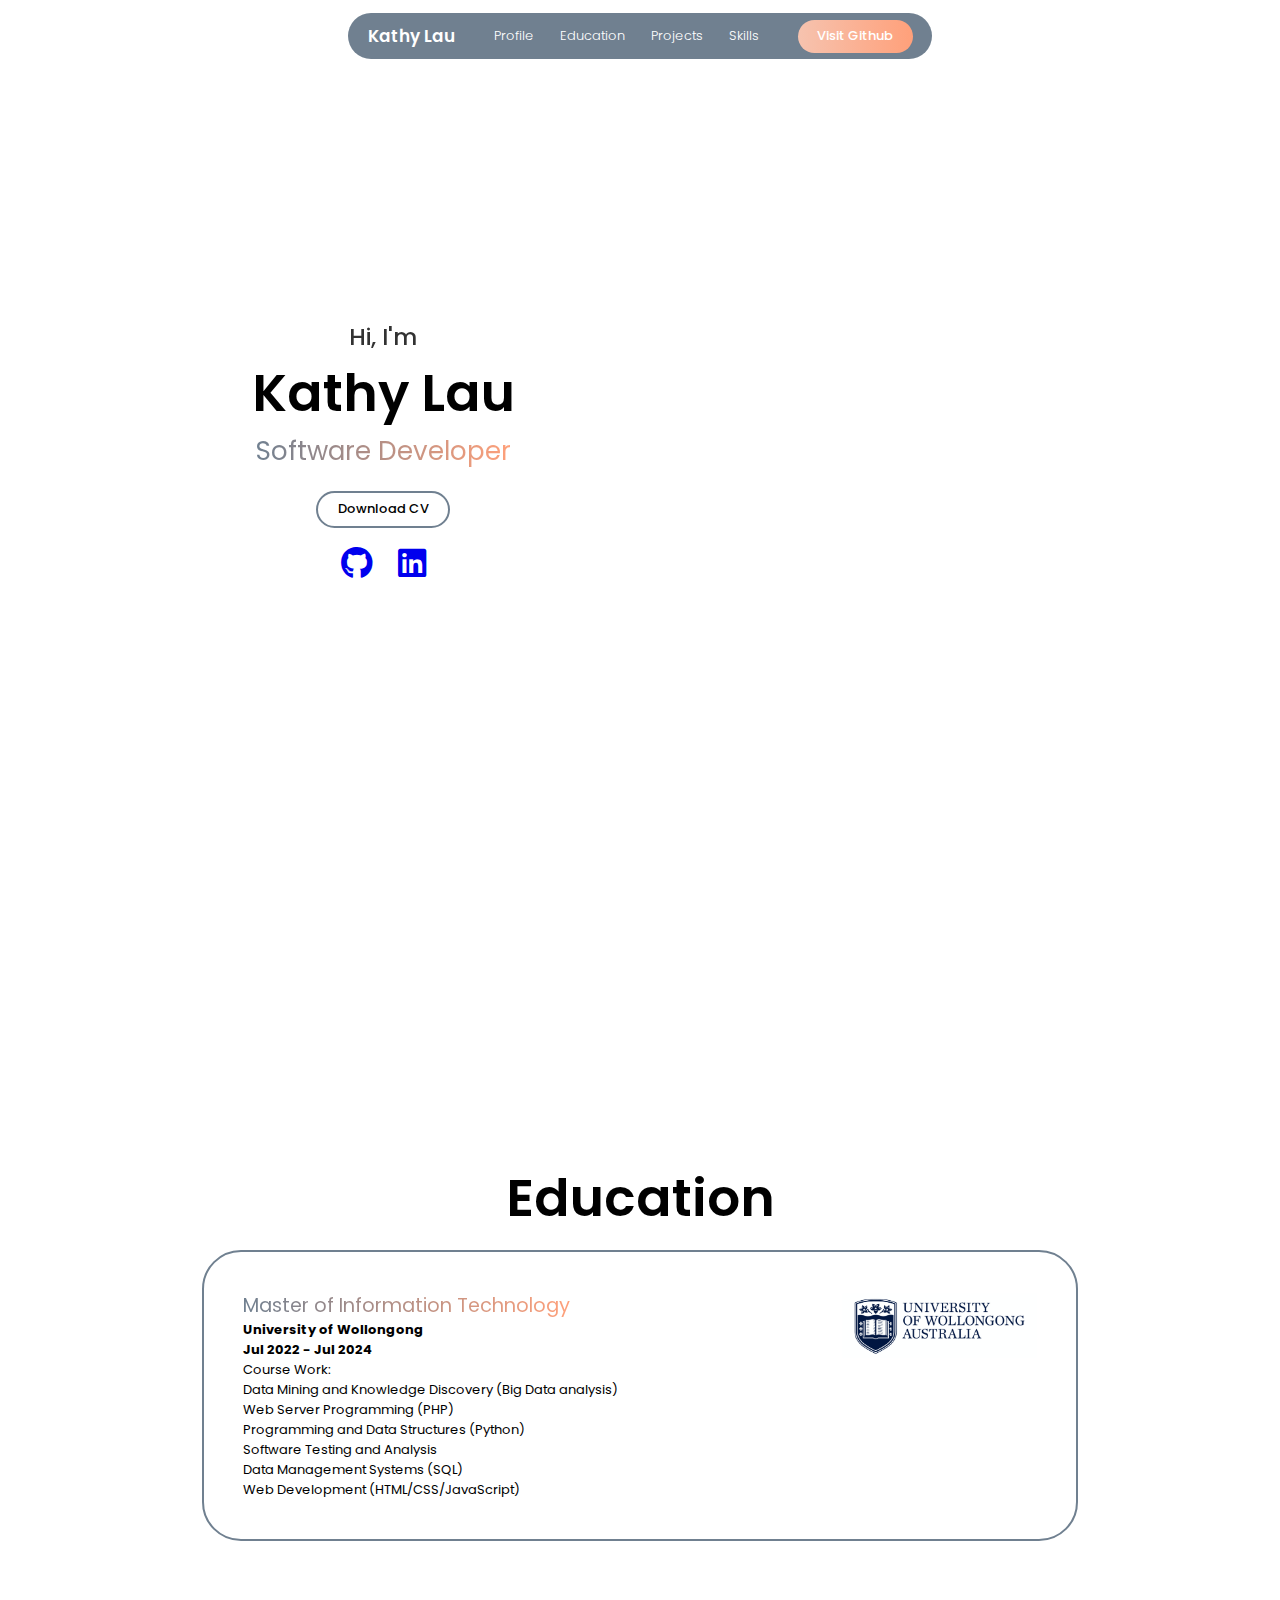
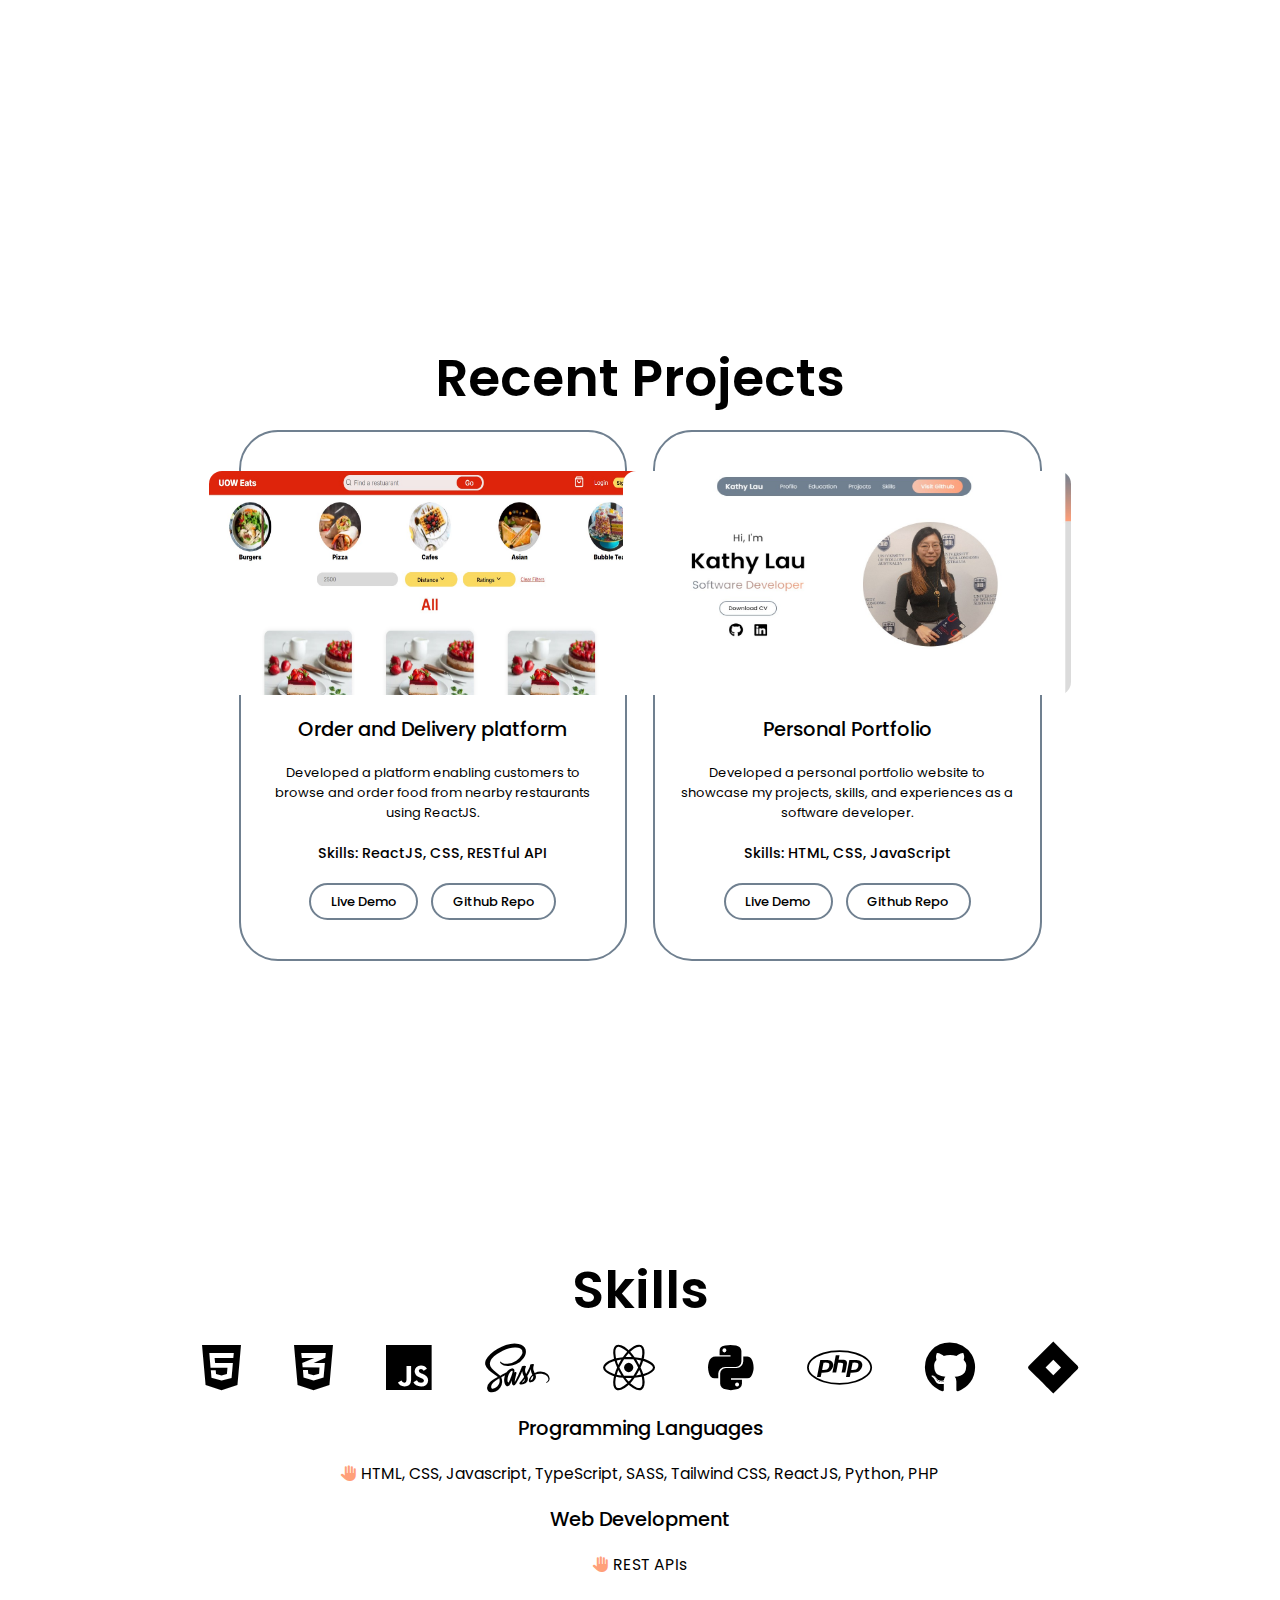
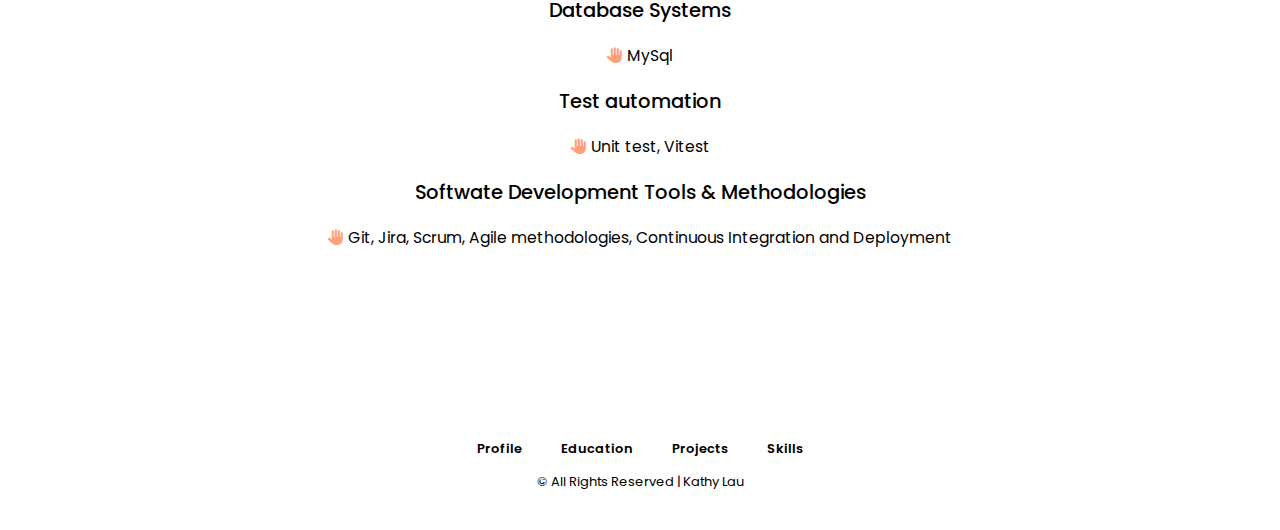
==== commit e75183d4: "adding the download cv function" ====
--- a/index.html
+++ b/index.html
@@ -52,7 +52,9 @@
         </div>
 
         <div class="btn-container flex">
-          <div class="btn">Download CV</div>
+          <a href="https://github.com/wyl987/portfolio/raw/main/doc/cv.pdf" download="kathy_cv.pdf">
+            <div class="btn">Download CV</div>
+          </a>
         </div>
 
         <div class="socials flex">
--- a/style.css
+++ b/style.css
@@ -153,6 +153,10 @@
 }
 .btn-container{
   gap: 1rem;
+}
+.btn-container a{
+  color: black;
+  text-decoration: none;
 }
 .btn{
   border: 2px solid rgb(112,128,144);
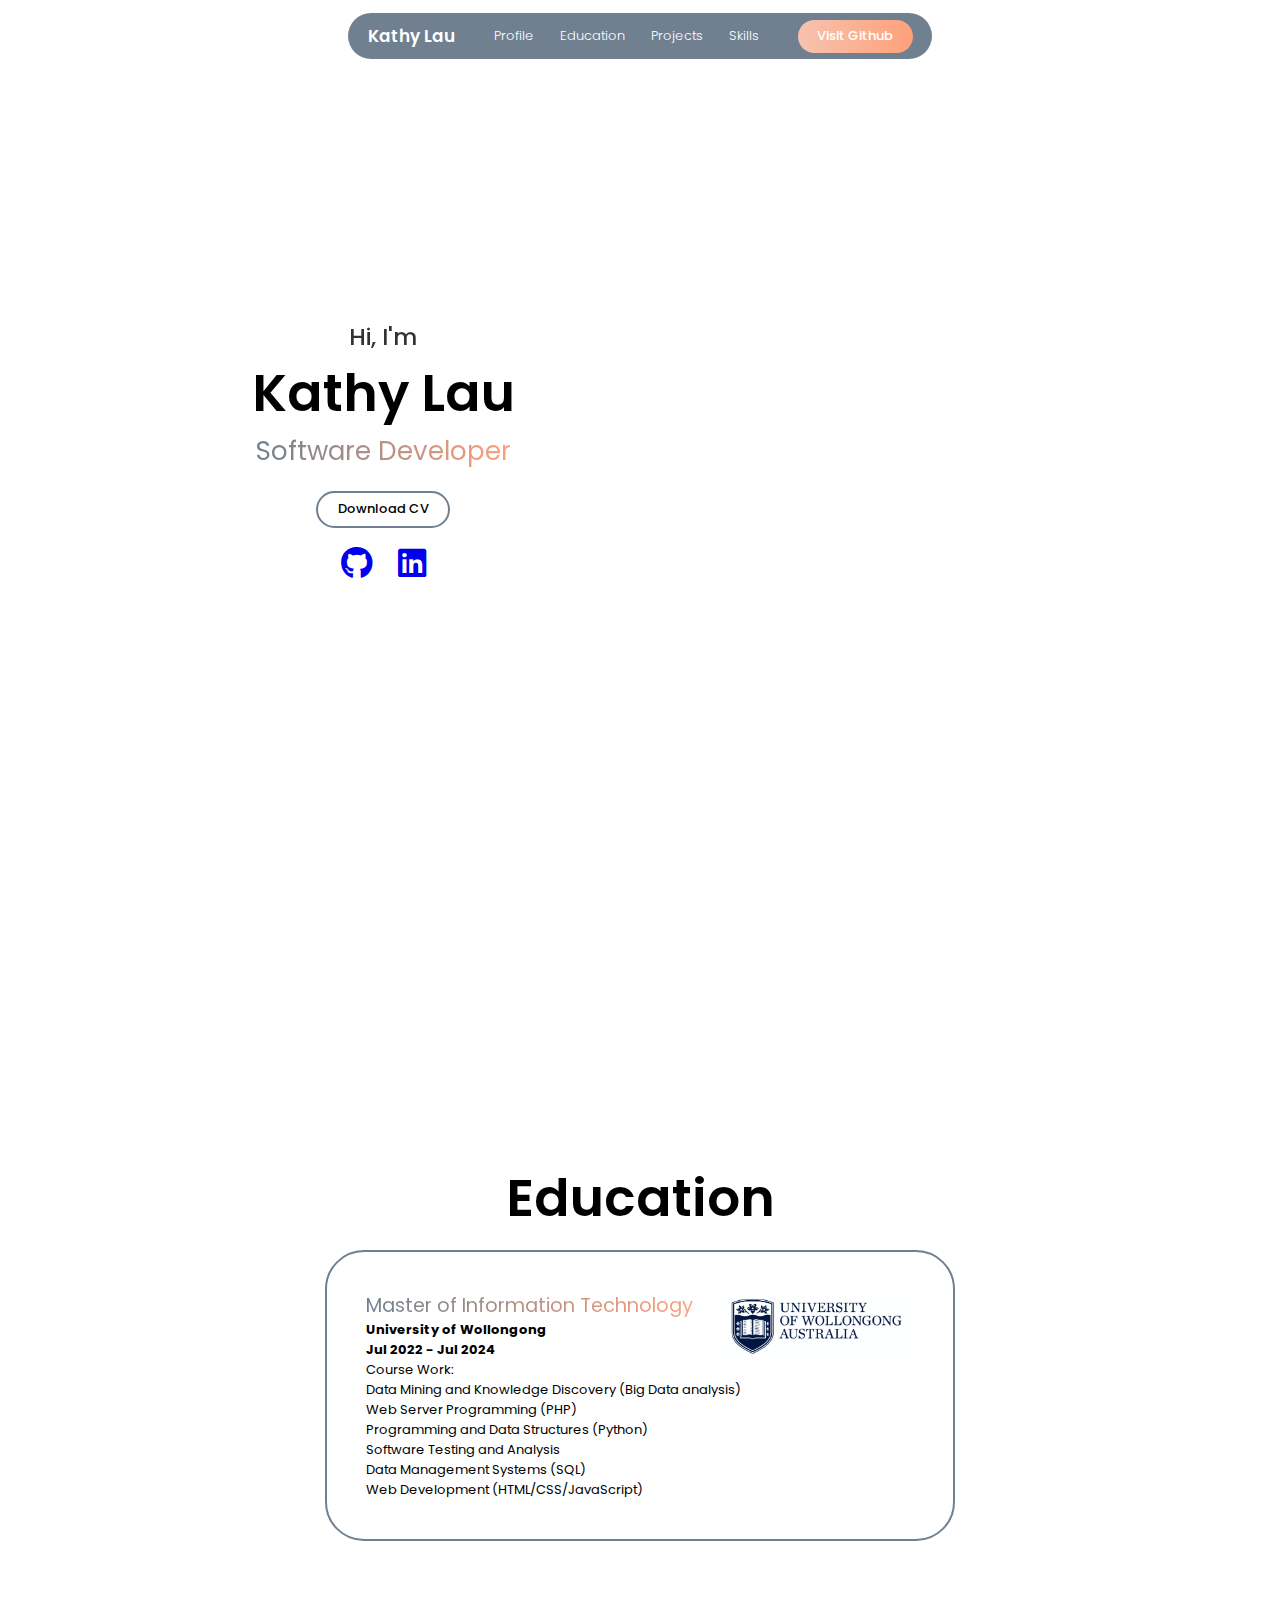
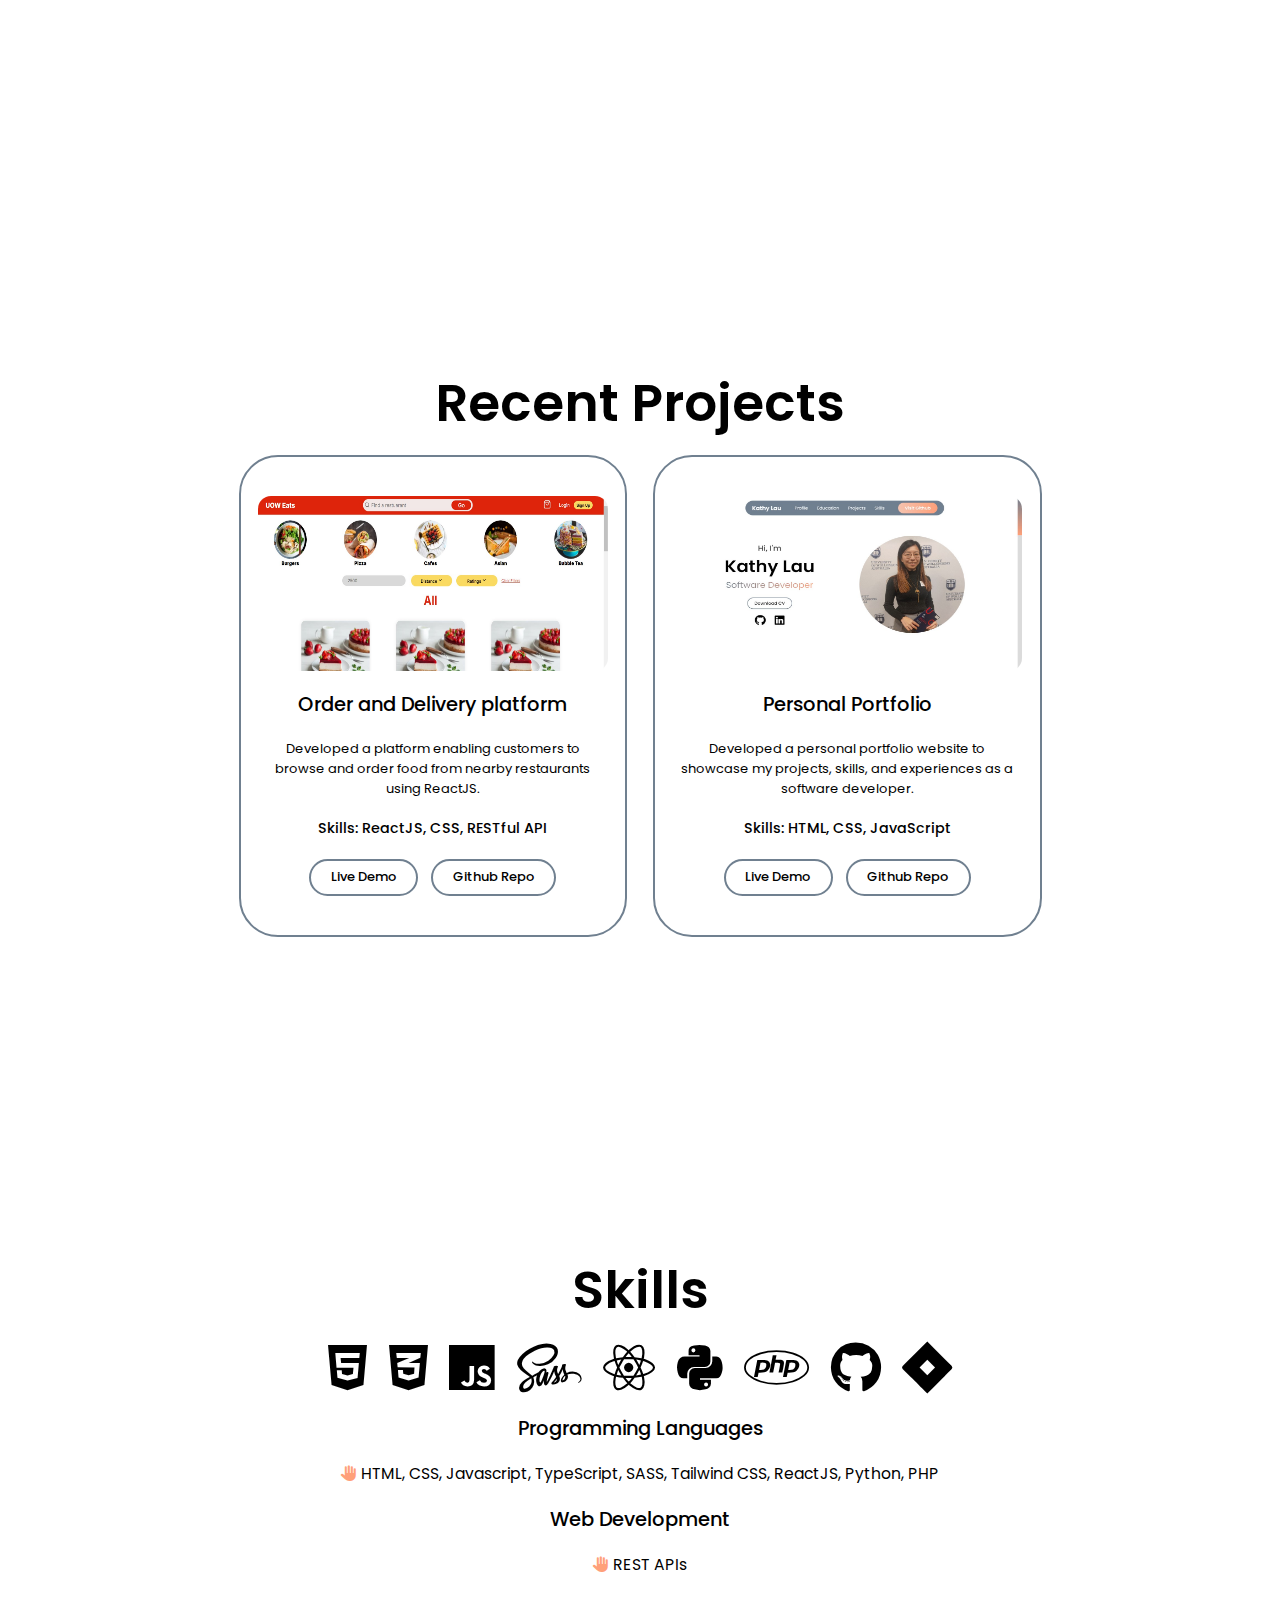
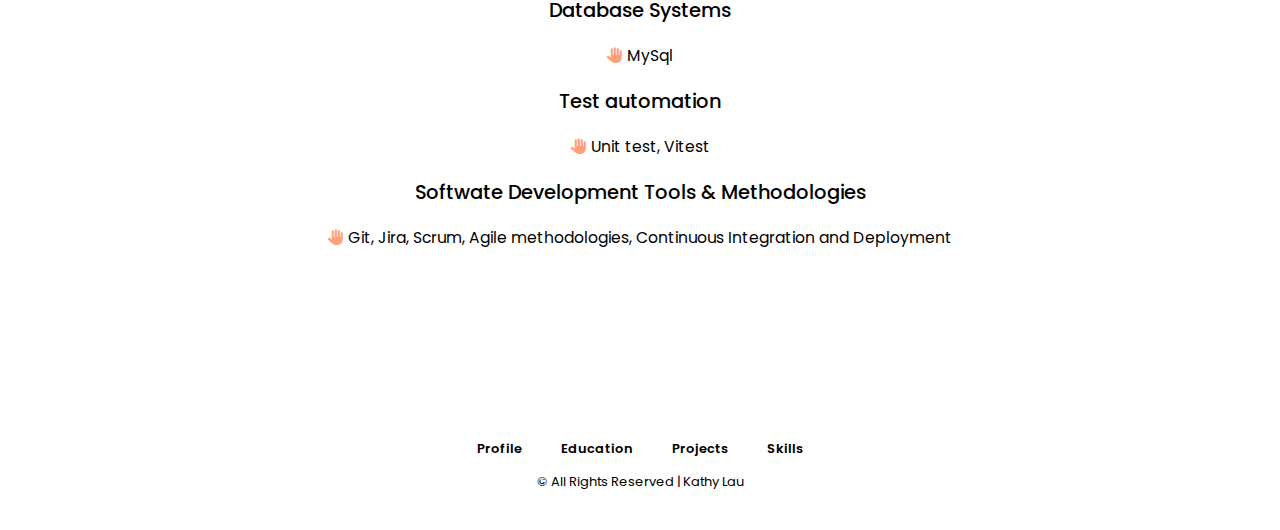
==== commit b10c715c: "Further refine" ====
--- a/index.html
+++ b/index.html
@@ -182,8 +182,7 @@
       <span><i class="fa-solid fa-hand"></i> MySql</span>
 
       <p>Test automation</p>
-      <span>
-        <i class="fa-solid fa-hand"></i> Unit test, Vitest</span>
+      <span><i class="fa-solid fa-hand"></i> Unit test, Vitest</span>
 
       <p>Softwate Development Tools & Methodologies</p>
       <span> <i class="fa-solid fa-hand"></i>
--- a/style.css
+++ b/style.css
@@ -142,14 +142,14 @@
   opacity: 0.8;
 }
 .name h1{
-  font-size: min(5vw, 4rem);
+  font-size: min(8vw, 4rem);
   font-weight: 600;
 }
 .name span{
   background:linear-gradient(to right, rgb(112,128,144), rgb(255,160,122));
   background-clip: text;
   color: transparent;
-  font-size: min(3vw, 2rem);
+  font-size: min(5vw, 2rem);
 }
 .btn-container{
   gap: 1rem;
@@ -199,7 +199,7 @@
   flex-direction: column;
   align-items: start;
   justify-content: center;
-  width: max(350px, 90%);
+  /* width: max(350px, 90%); */
   border: 2px solid rgb(112,128,144);
   border-radius: 3rem;
   padding: 3rem;
@@ -258,7 +258,7 @@
   transform: translateY(-10px)scale(1.02);
 }
 .project-card img{
-  width: 35vw;
+  width: min(350px, 35vw);
   aspect-ratio: 16 / 8;
   border-radius: 1rem;
 }
@@ -280,7 +280,7 @@
   font-weight: 500;
 }
 .skills-container{
-  width: max(350px, 90%);
+  /* width: max(350px, 90%); */
   margin: 0 auto;
   flex-direction: column;
   justify-content: center;
@@ -291,7 +291,7 @@
 .skills-container .icon-container{
   width: 100%;
   justify-content: space-between;
-
+  flex-wrap: wrap;
 }
 .skills-container .icon-container i{
   font-size: 4rem;
@@ -401,4 +401,20 @@
   .skills-container .icon-container i{
     font-size: 3rem;
   }
+}
+@media(max-width: 450px) {
+  section {
+    padding: 8rem 2%;
+  }
+  
+  header {
+    width: 100%;
+  }
+  .profile-container .img-container{
+    width: 80vw;
+    height: 80vw;
+  }
+  footer ul{
+    gap: 2rem;
+  }
 }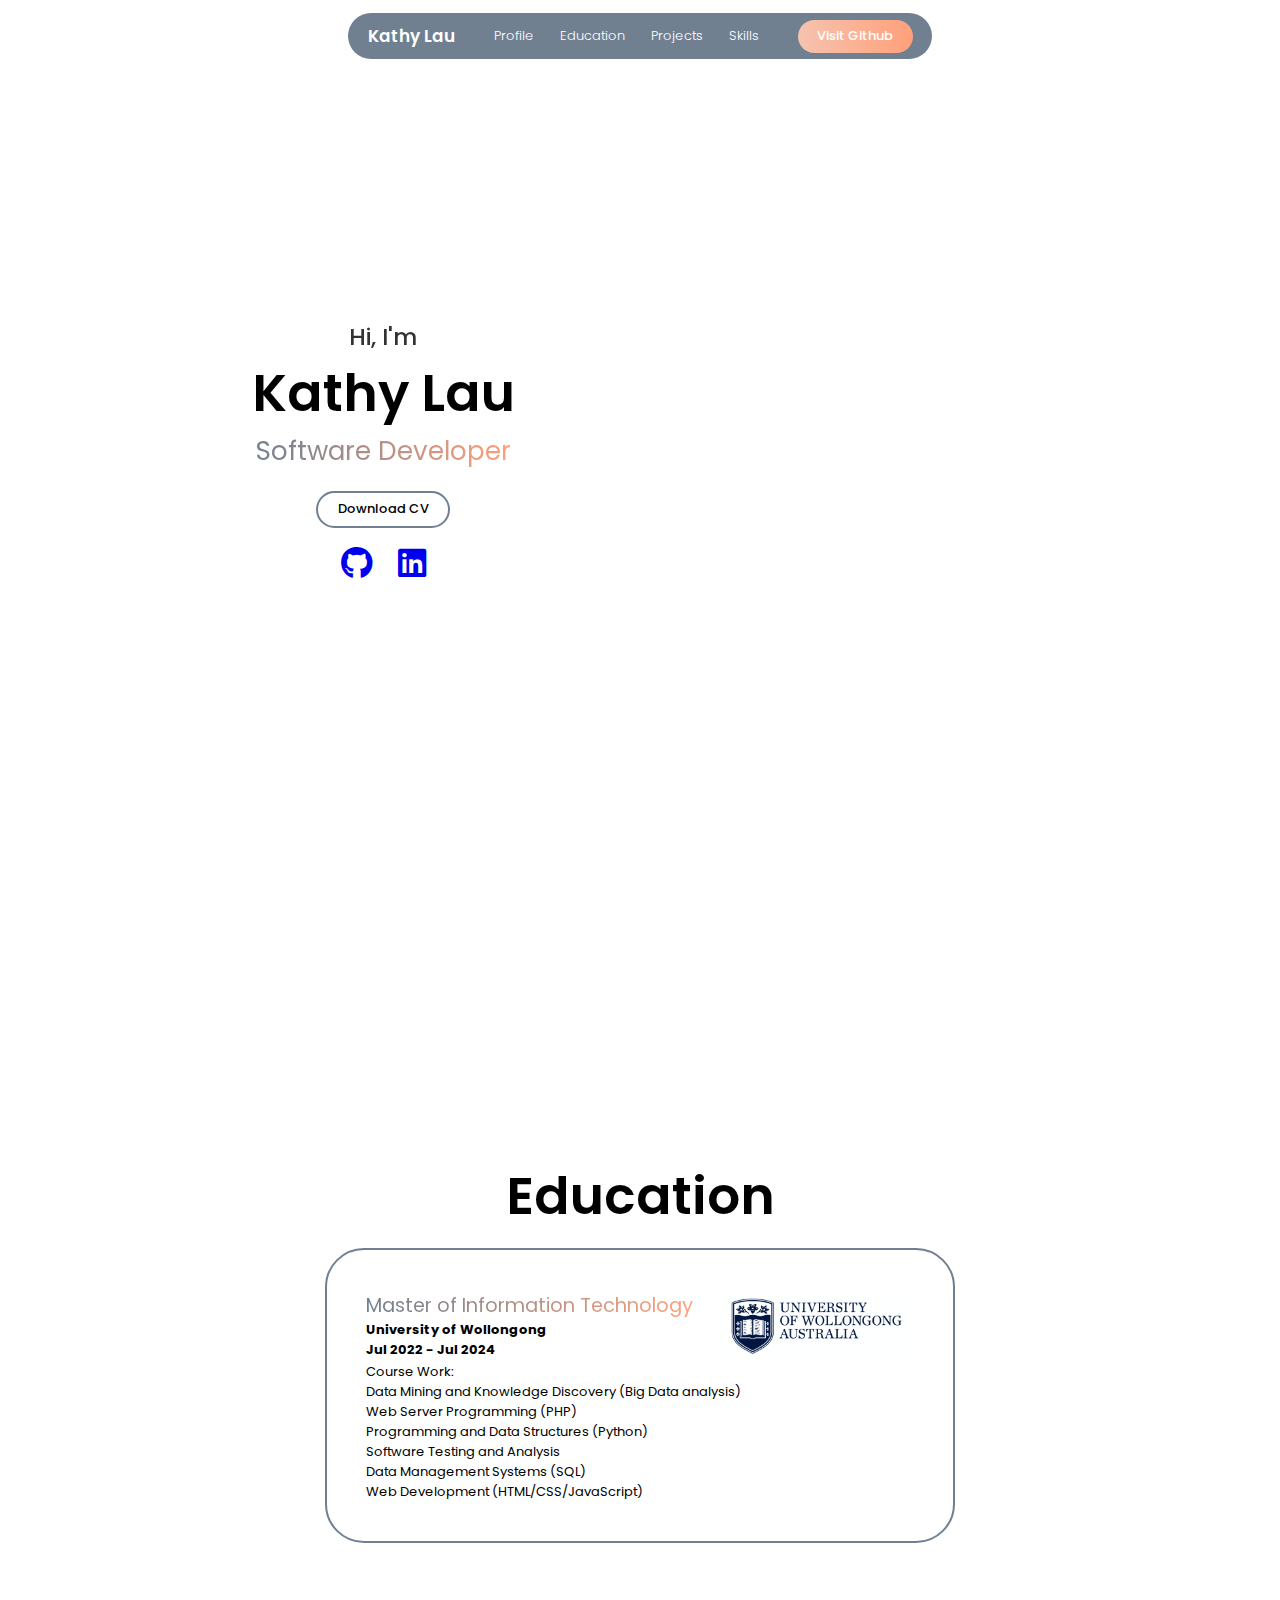
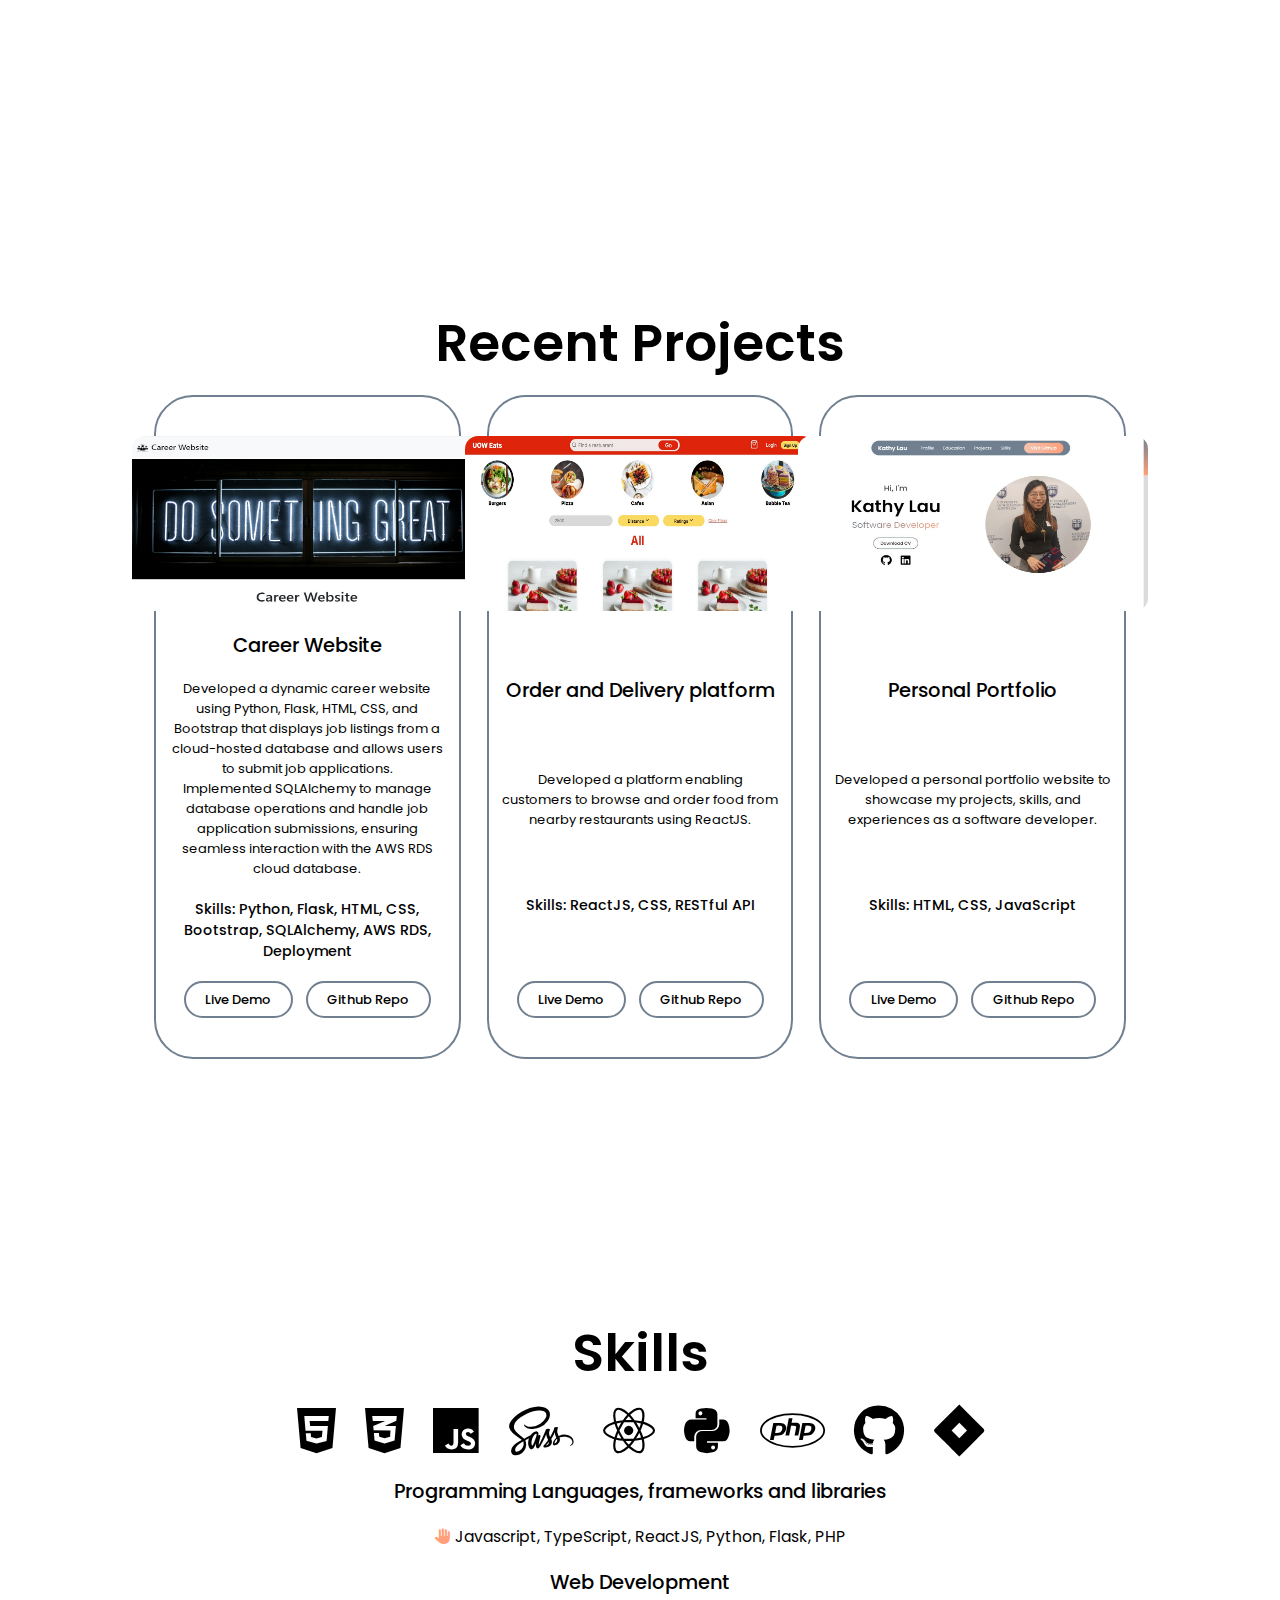
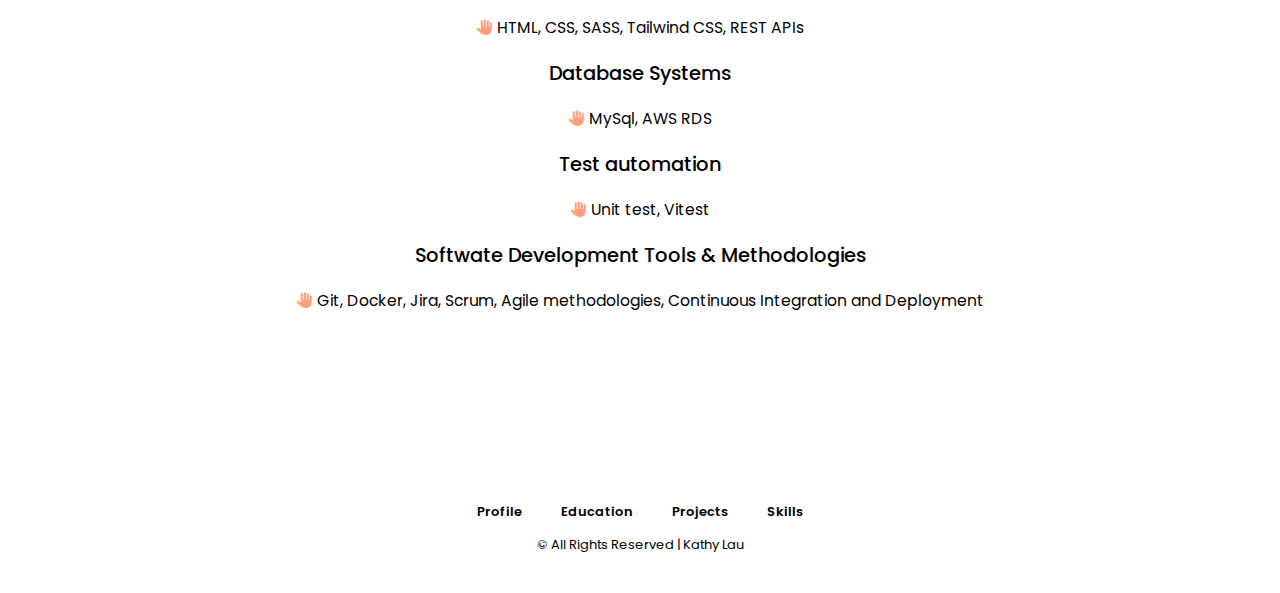
==== commit 089dd336: "Adding new project - career website" ====
--- a/index.html
+++ b/index.html
@@ -110,10 +110,31 @@
     <h2 class="section-title">Recent Projects</h2>
 
     <div class="project-grid">
-
       <div class="project-card flex">
 
-        <img src="img/project-1.jpg" alt="Project 1">
+        <img src="img/project-3.jpg" alt="Project 3">
+
+        <h3>Career Website</h3>
+
+        <p>
+          Developed a dynamic career website using Python, Flask, HTML, CSS, and Bootstrap that displays job listings from a cloud-hosted database and allows users to submit job applications. <br/>
+          Implemented SQLAlchemy to manage database operations and handle job application submissions, ensuring seamless interaction with the AWS RDS cloud database.<br/>
+        </p>
+
+        <p>
+          Skills: Python, Flask, HTML, CSS, Bootstrap, SQLAlchemy, AWS RDS, Deployment
+        </p>
+
+        <div class="btn-container flex">
+          <a href="https://career-website-gdp4.onrender.com/"><div class="btn">Live Demo</div></a>
+          <a href="https://github.com/wyl987/career-website"><div class="btn">Github Repo</div></a>
+        </div>
+        
+      </div>
+
+      <div class="project-card flex">
+
+        <img src="img/project-2.jpg" alt="Project 2">
 
         <h3>Order and Delivery platform</h3>
 
@@ -134,7 +155,7 @@
 
       <div class="project-card flex">
 
-        <img src="img/project-2.jpg" alt="Project 1">
+        <img src="img/project-1.jpg" alt="Project 1">
 
         <h3>Personal Portfolio</h3>
 
@@ -172,21 +193,21 @@
         <i class="fa-brands fa-jira"></i>
       </div>
 
-      <p>Programming Languages</p>
-      <span><i class="fa-solid fa-hand"></i> HTML, CSS, Javascript, TypeScript, SASS, Tailwind CSS, ReactJS, Python, PHP</span>
+      <p>Programming Languages, frameworks and libraries</p>
+      <span><i class="fa-solid fa-hand"></i>  Javascript, TypeScript, ReactJS, Python, Flask, PHP</span>
 
       <p>Web Development</p>
-      <span><i class="fa-solid fa-hand"></i> REST APIs</span>
+      <span><i class="fa-solid fa-hand"></i> HTML, CSS, SASS, Tailwind CSS, REST APIs</span>
 
       <p>Database Systems</p>
-      <span><i class="fa-solid fa-hand"></i> MySql</span>
+      <span><i class="fa-solid fa-hand"></i> MySql, AWS RDS</span>
 
       <p>Test automation</p>
       <span><i class="fa-solid fa-hand"></i> Unit test, Vitest</span>
 
       <p>Softwate Development Tools & Methodologies</p>
       <span> <i class="fa-solid fa-hand"></i>
-        Git, Jira, Scrum, Agile methodologies, Continuous Integration and Deployment 
+        Git, Docker, Jira, Scrum, Agile methodologies, Continuous Integration and Deployment 
       </span>
 
     </div>
--- a/style.css
+++ b/style.css
@@ -1,8 +1,8 @@
 * {
-  margin:0;
-  padding:0;
+  margin: 0;
+  padding: 0;
   box-sizing: border-box;
-  font-family: 'Poppins';
+  font-family: "Poppins";
   text-decoration: none;
   scroll-behavior: smooth;
   list-style: none;
@@ -13,22 +13,26 @@
   display: flex;
 }
 
-::-webkit-scrollbar{
+::-webkit-scrollbar {
   width: 15px;
 }
-::-webkit-scrollbar-track{
-  background-color:rgb(219, 219, 219);
-}
-::-webkit-scrollbar-thumb{
-  background: linear-gradient(to bottom, rgb(112,128,144), rgb(255,160,122))
-}
-
-header{
+::-webkit-scrollbar-track {
+  background-color: rgb(219, 219, 219);
+}
+::-webkit-scrollbar-thumb {
+  background: linear-gradient(
+    to bottom,
+    rgb(112, 128, 144),
+    rgb(255, 160, 122)
+  );
+}
+
+header {
   position: fixed;
   top: 1rem;
   left: 50%;
   transform: translateX(-50%);
-  background-color: rgba(112,128,144,1);
+  background-color: rgba(112, 128, 144, 1);
   backdrop-filter: blur(8px);
   color: white;
   align-items: center;
@@ -36,7 +40,7 @@
   gap: 3rem;
   padding: 0.5rem 1.5rem;
   border-radius: 3rem;
-  z-index:1000;
+  z-index: 1000;
 }
 
 .logo {
@@ -48,66 +52,66 @@
 .logo span {
   font-size: 1.3rem;
 }
-.logo:hover{
+.logo:hover {
   transform: scale(1.15);
 }
-.nav-links{
+.nav-links {
   gap: 2rem;
 }
-li a{
+li a {
   position: relative;
   color: white;
   font-size: 1rem;
-  font-weight:300;
-}
-li a::before{
+  font-weight: 300;
+}
+li a::before {
   position: absolute;
-  content:"";
+  content: "";
   width: 0;
   left: 0;
   height: 4px;
   top: 1.3rem;
   border-radius: 1rem;
   transition: 0.3s ease-in-out;
-  background: linear-gradient(to right, rgb(246,195,175), rgb(255,160,122));
+  background: linear-gradient(to right, rgb(246, 195, 175), rgb(255, 160, 122));
 }
 
 li a:hover::before {
   width: 100%;
 }
-.git-btn{
+.git-btn {
   padding: 0.5rem 1.5rem;
   border-radius: 3rem;
   border: none;
-  font-weight:500;
+  font-weight: 500;
   font-size: 1rem;
   color: white;
   cursor: pointer;
   text-wrap: nowrap;
   transiton: 0.3s ease-in-out;
-  background: linear-gradient(to right, rgb(246,195,175), rgb(255,160,122));
+  background: linear-gradient(to right, rgb(246, 195, 175), rgb(255, 160, 122));
 }
 .git-btn:hover {
-  background: linear-gradient(to right, rgb(255,160,122), rgb(246,195,175));
+  background: linear-gradient(to right, rgb(255, 160, 122), rgb(246, 195, 175));
   transform: scale(1.03);
 }
-#hambuger-icon{
+#hambuger-icon {
   font-size: 2rem;
   display: none;
 }
 
-section{
+section {
   min-height: 100vh;
   width: 100%;
   padding: 8rem 12%;
   position: relative;
   display: flex;
   flex-direction: column;
-  justify-content: center; 
-  align-items: center;
-}
-
-.profile{
+  justify-content: center;
+  align-items: center;
+}
+
+.profile {
   align-items: center;
   justify-content: center;
 }
@@ -129,37 +133,37 @@
   object-fit: cover;
   object-position: 50% 30%;
 }
-.profile-content{
+.profile-content {
   flex-direction: column;
   text-align: center;
   align-items: center;
   justify-content: center;
   gap: 1.5rem;
 }
-.name h3{
+.name h3 {
   font-size: 1.8rem;
   font-weight: 500;
   opacity: 0.8;
 }
-.name h1{
+.name h1 {
   font-size: min(8vw, 4rem);
   font-weight: 600;
 }
-.name span{
-  background:linear-gradient(to right, rgb(112,128,144), rgb(255,160,122));
+.name span {
+  background: linear-gradient(to right, rgb(112, 128, 144), rgb(255, 160, 122));
   background-clip: text;
   color: transparent;
   font-size: min(5vw, 2rem);
 }
-.btn-container{
+.btn-container {
   gap: 1rem;
 }
-.btn-container a{
+.btn-container a {
   color: black;
   text-decoration: none;
 }
-.btn{
-  border: 2px solid rgb(112,128,144);
+.btn {
+  border: 2px solid rgb(112, 128, 144);
   border-radius: 3rem;
   padding: 0.5rem 1.5rem;
   text-wrap: nowrap;
@@ -167,25 +171,27 @@
   font-weight: 500;
   transition: 0.2s ease-in-out;
 }
-.btn:hover{
-  background: rgb(112,128,144);
-  color: white;
-}
-.socials{
+.btn:hover {
+  background: rgb(112, 128, 144);
+  color: white;
+}
+.socials {
   gap: 2rem;
 }
 .socials a {
   text-decoration: none;
 }
-.socials a:visited, .socials a:hover, .socials a:active {
-  color: inherit; 
-}
-.socials i{
+.socials a:visited,
+.socials a:hover,
+.socials a:active {
+  color: inherit;
+}
+.socials i {
   font-size: 2.5rem;
   cursor: pointer;
   transition: 0.2s ease-in-out;
 }
-.socials i:hover{
+.socials i:hover {
   transform: scale(1.1);
 }
 .section-title {
@@ -194,27 +200,26 @@
   font-weight: 600;
   margin-bottom: 1rem;
 }
-.education-content{
+.education-content {
   margin: 0 auto;
   flex-direction: column;
   align-items: start;
   justify-content: center;
   /* width: max(350px, 90%); */
-  border: 2px solid rgb(112,128,144);
+  border: 2px solid rgb(112, 128, 144);
   border-radius: 3rem;
   padding: 3rem;
 }
 .university-info {
-  width: 100%; 
-  justify-content: space-between; 
+  width: 100%;
+  justify-content: space-between;
   align-items: center;
   gap: 2rem;
 }
 .university-info .img-container {
-  width: min(30vw, 15rem);
-  min-width: 10rem;
-  height: min(15vw, 5rem);
-  min-height: 5rem;
+  width: min(25vw, 15rem);
+  min-width: 12rem;
+  aspect-ratio: 16 / 6;
   overflow: hidden;
 }
 .university-info .img-container img {
@@ -228,58 +233,58 @@
   align-items: start;
   justify-content: center;
 }
-.university-info-text p{
+.university-info-text p {
   font-size: 1.5rem;
-  background:linear-gradient(to right, rgb(112,128,144), rgb(255,160,122)); 
+  background: linear-gradient(to right, rgb(112, 128, 144), rgb(255, 160, 122));
   background-clip: text;
   color: transparent;
 }
-.project-grid{
+.project-grid {
   display: grid;
   grid-template-columns: repeat(auto-fit, minmax(300px, 1fr));
   gap: 2rem;
 }
-.project-card{
-  padding: 3rem 2rem;
+.project-card {
+  padding: 3rem 1rem;
   flex-direction: column;
   align-items: center;
   height: 100%;
   justify-content: space-between;
   text-align: center;
   gap: 1.5rem;
-  border: 2px solid rgb(112,128,144);
+  border: 2px solid rgb(112, 128, 144);
   border-radius: 3rem;
   cursor: pointer;
   transition: 0.2s ease-in-out;
 }
-.project-card:hover{
-  background-color: rgb(112,128,144);
-  color: white;
-  transform: translateY(-10px)scale(1.02);
-}
-.project-card img{
+.project-card:hover {
+  background-color: rgb(112, 128, 144);
+  color: white;
+  transform: translateY(-10px) scale(1.02);
+}
+.project-card img {
   width: min(350px, 35vw);
   aspect-ratio: 16 / 8;
   border-radius: 1rem;
 }
-.project-card:hover .btn{
+.project-card:hover .btn {
   border: 2px solid white;
   color: white;
 }
-.project-card:hover .btn:hover{
+.project-card:hover .btn:hover {
   border: 2px solid white;
   background-color: white;
   color: black;
 }
-.project-card h3{
+.project-card h3 {
   font-size: 1.5rem;
   font-weight: 500;
 }
-.project-card p:nth-of-type(2){
+.project-card p:nth-of-type(2) {
   font-size: 1.1rem;
   font-weight: 500;
 }
-.skills-container{
+.skills-container {
   /* width: max(350px, 90%); */
   margin: 0 auto;
   flex-direction: column;
@@ -288,32 +293,32 @@
   text-align: center;
   gap: 1.5rem;
 }
-.skills-container .icon-container{
+.skills-container .icon-container {
   width: 100%;
   justify-content: space-between;
   flex-wrap: wrap;
 }
-.skills-container .icon-container i{
+.skills-container .icon-container i {
   font-size: 4rem;
   transition: 0.2s ease-in-out;
 }
-.skills-container .icon-container i:hover{
+.skills-container .icon-container i:hover {
   transform: scale(1.3);
-  color: rgb(255,160,122);
-}
-.skills-container p{
+  color: rgb(255, 160, 122);
+}
+.skills-container p {
   font-size: 1.5rem;
   font-weight: 500;
 }
-.skills-container span{
+.skills-container span {
   font-size: 1.2rem;
 }
-.skills-container span i{
+.skills-container span i {
   font-size: 1.2rem;
-  color: rgb(255,160,122);
-}
-footer{
-  bottom:0;
+  color: rgb(255, 160, 122);
+}
+footer {
+  bottom: 0;
   left: 0;
   height: 10rem;
   width: 100%;
@@ -322,25 +327,24 @@
   justify-content: center;
   align-items: center;
 }
-footer ul{
+footer ul {
   align-item: center;
   gap: 3rem;
 }
-footer ul li a{
+footer ul li a {
   color: black;
   font-weight: 600;
 }
-.copyright{
+.copyright {
   font-size: 300;
 }
 
-
-@media(max-width:768px){
-  header{
+@media (max-width: 768px) {
+  header {
     gap: 2rem;
     padding: 1rem 1rem;
   }
-  header .logo span{
+  header .logo span {
     font-size: 1rem;
   }
   header .git-btn {
@@ -356,24 +360,24 @@
   }
 }
 
-@media(max-width:600px){
-  header{
+@media (max-width: 600px) {
+  header {
     justify-content: space-between;
     padding: 1rem 3rem;
     width: 60%;
-    gap:0;
-  }
-  header .logo span{
+    gap: 0;
+  }
+  header .logo span {
     font-size: 1.5rem;
   }
-  header #hambuger-icon{
+  header #hambuger-icon {
     display: block;
     margin-left: auto;
   }
   .nav-links {
     position: absolute;
     top: 100%;
-    left: 0; 
+    left: 0;
     margin-top: 1rem;
     width: 100%;
     padding: 1rem;
@@ -381,7 +385,7 @@
     display: flex;
     flex-direction: column;
     text-align: center;
-    background: rgba(112,128,144, 0.95);
+    background: rgba(112, 128, 144, 0.95);
     border-radius: 3rem;
     display: none;
   }
@@ -389,32 +393,43 @@
     margin-top: 1.5rem;
     padding: 1rem;
   }
-  .nav-links li a{
+  .nav-links li a {
     font-size: 1.2rem;
   }
-  .nav-links.active{
+  .nav-links.active {
     display: block;
   }
   .profile-container {
     gap: 0.5rem;
   }
-  .skills-container .icon-container i{
+  .skills-container .icon-container i {
     font-size: 3rem;
   }
 }
-@media(max-width: 450px) {
+@media (max-width: 450px) {
   section {
     padding: 8rem 2%;
   }
-  
+
   header {
     width: 100%;
   }
-  .profile-container .img-container{
+  .profile-container .img-container {
     width: 80vw;
     height: 80vw;
   }
-  footer ul{
+  .education-content {
+    /* border: none; */
+  }
+  .university-info {
+    flex-direction: column-reverse;
+    align-items: stretch;
+    gap: 0;
+  }
+  .university-info .img-container {
+    width: 35vw;
+  }
+  footer ul {
     gap: 2rem;
   }
-}+}
